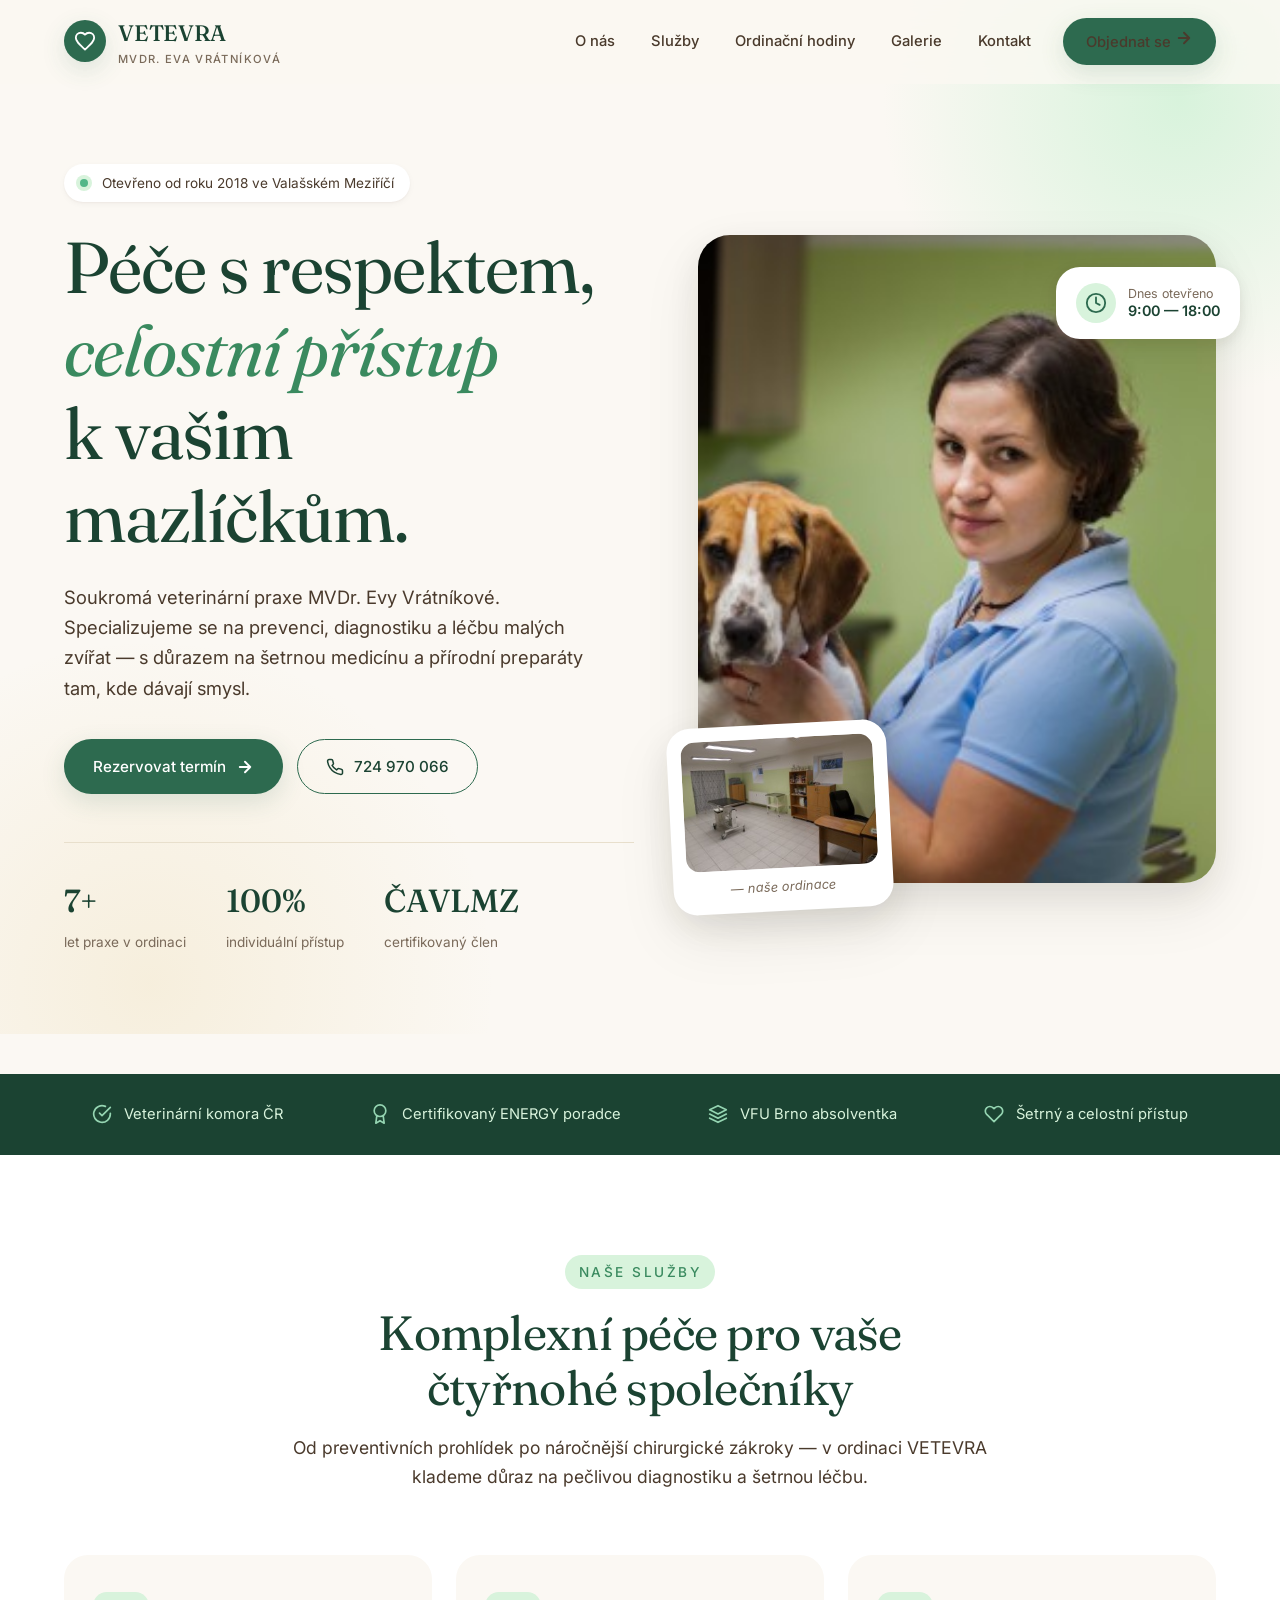
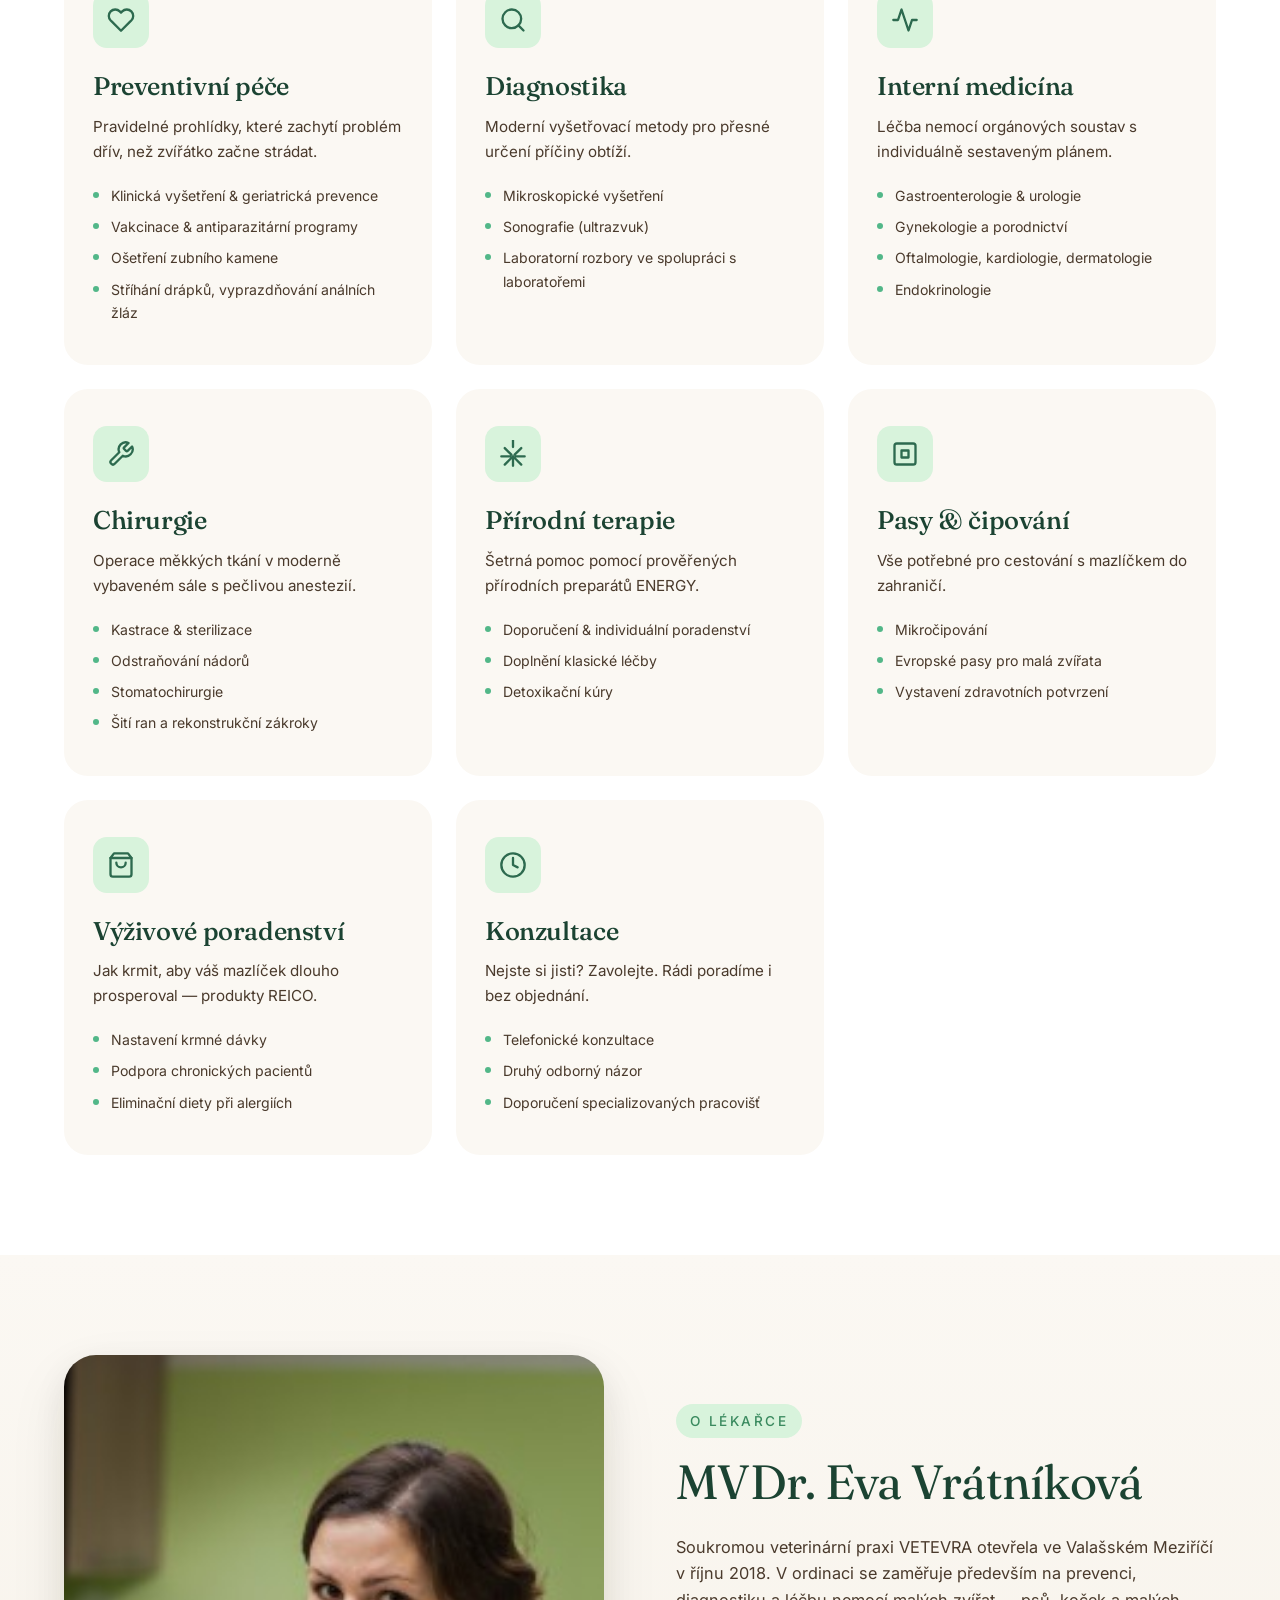
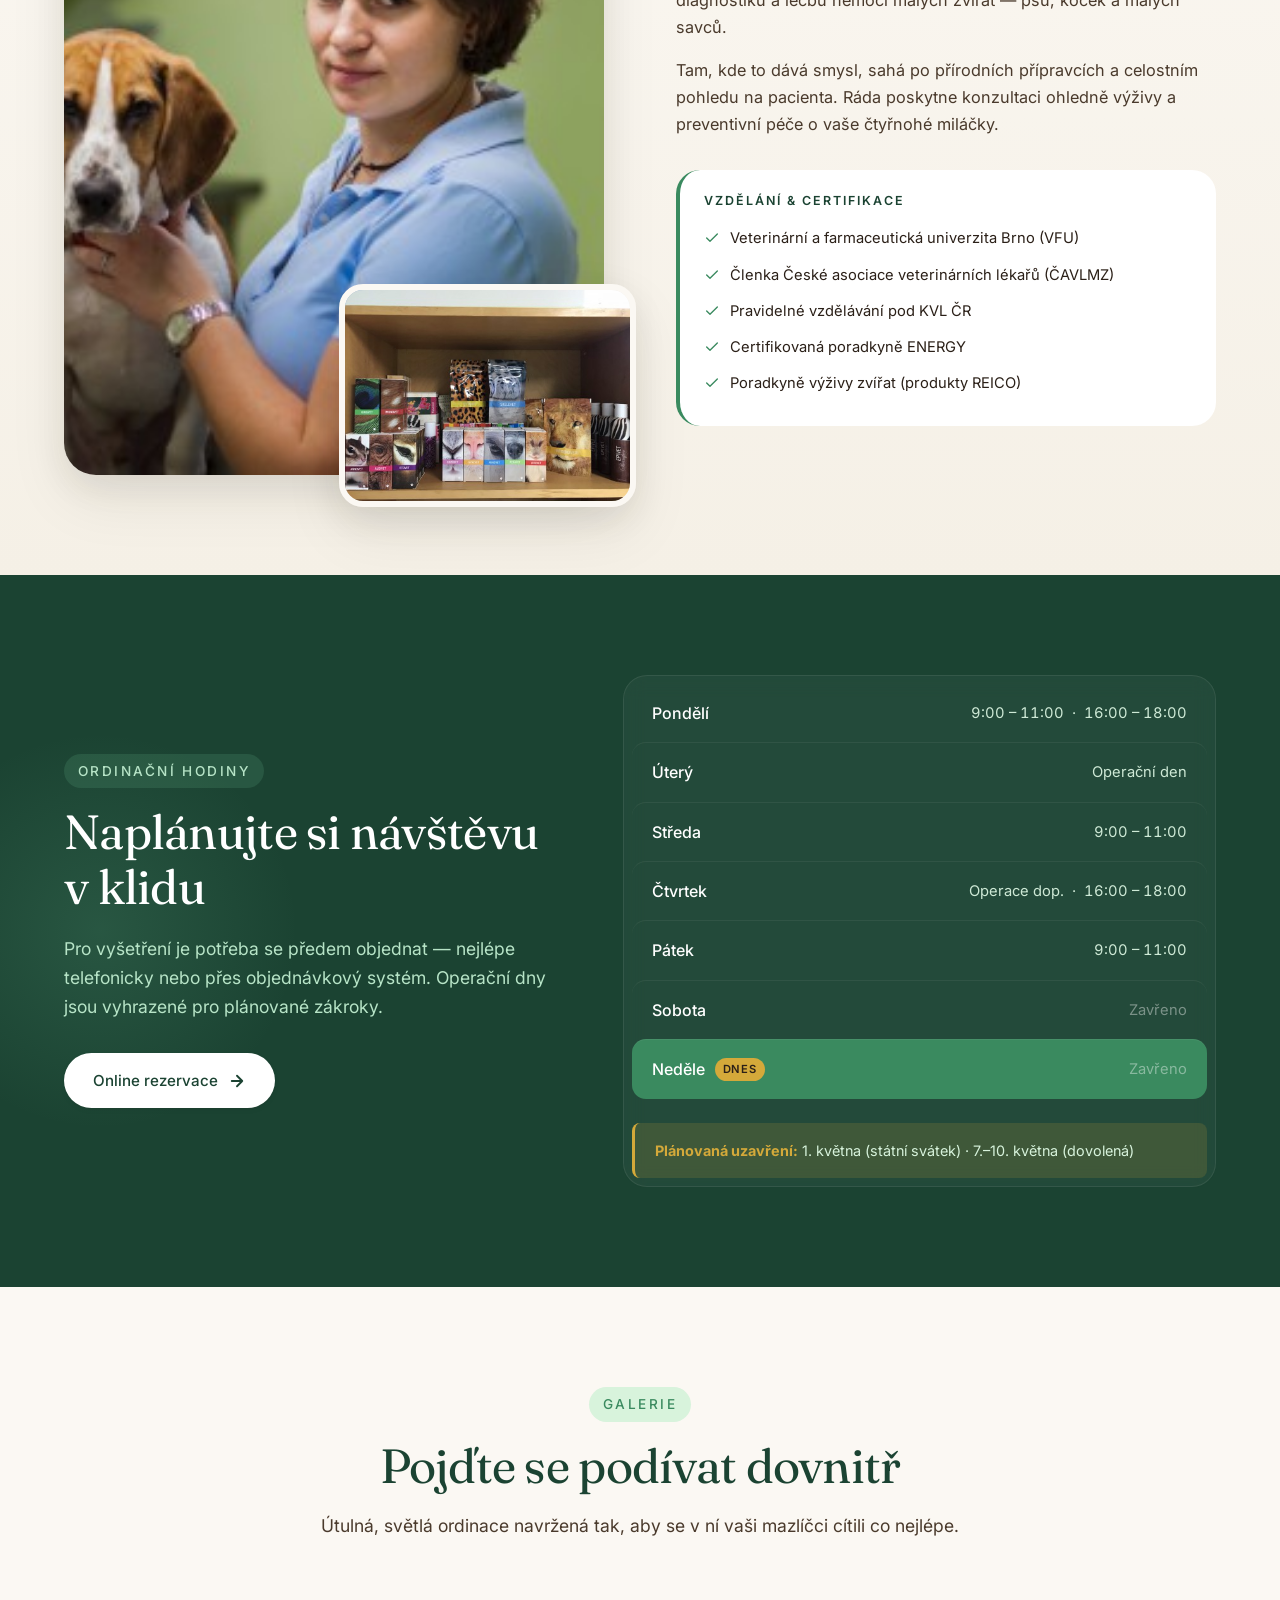
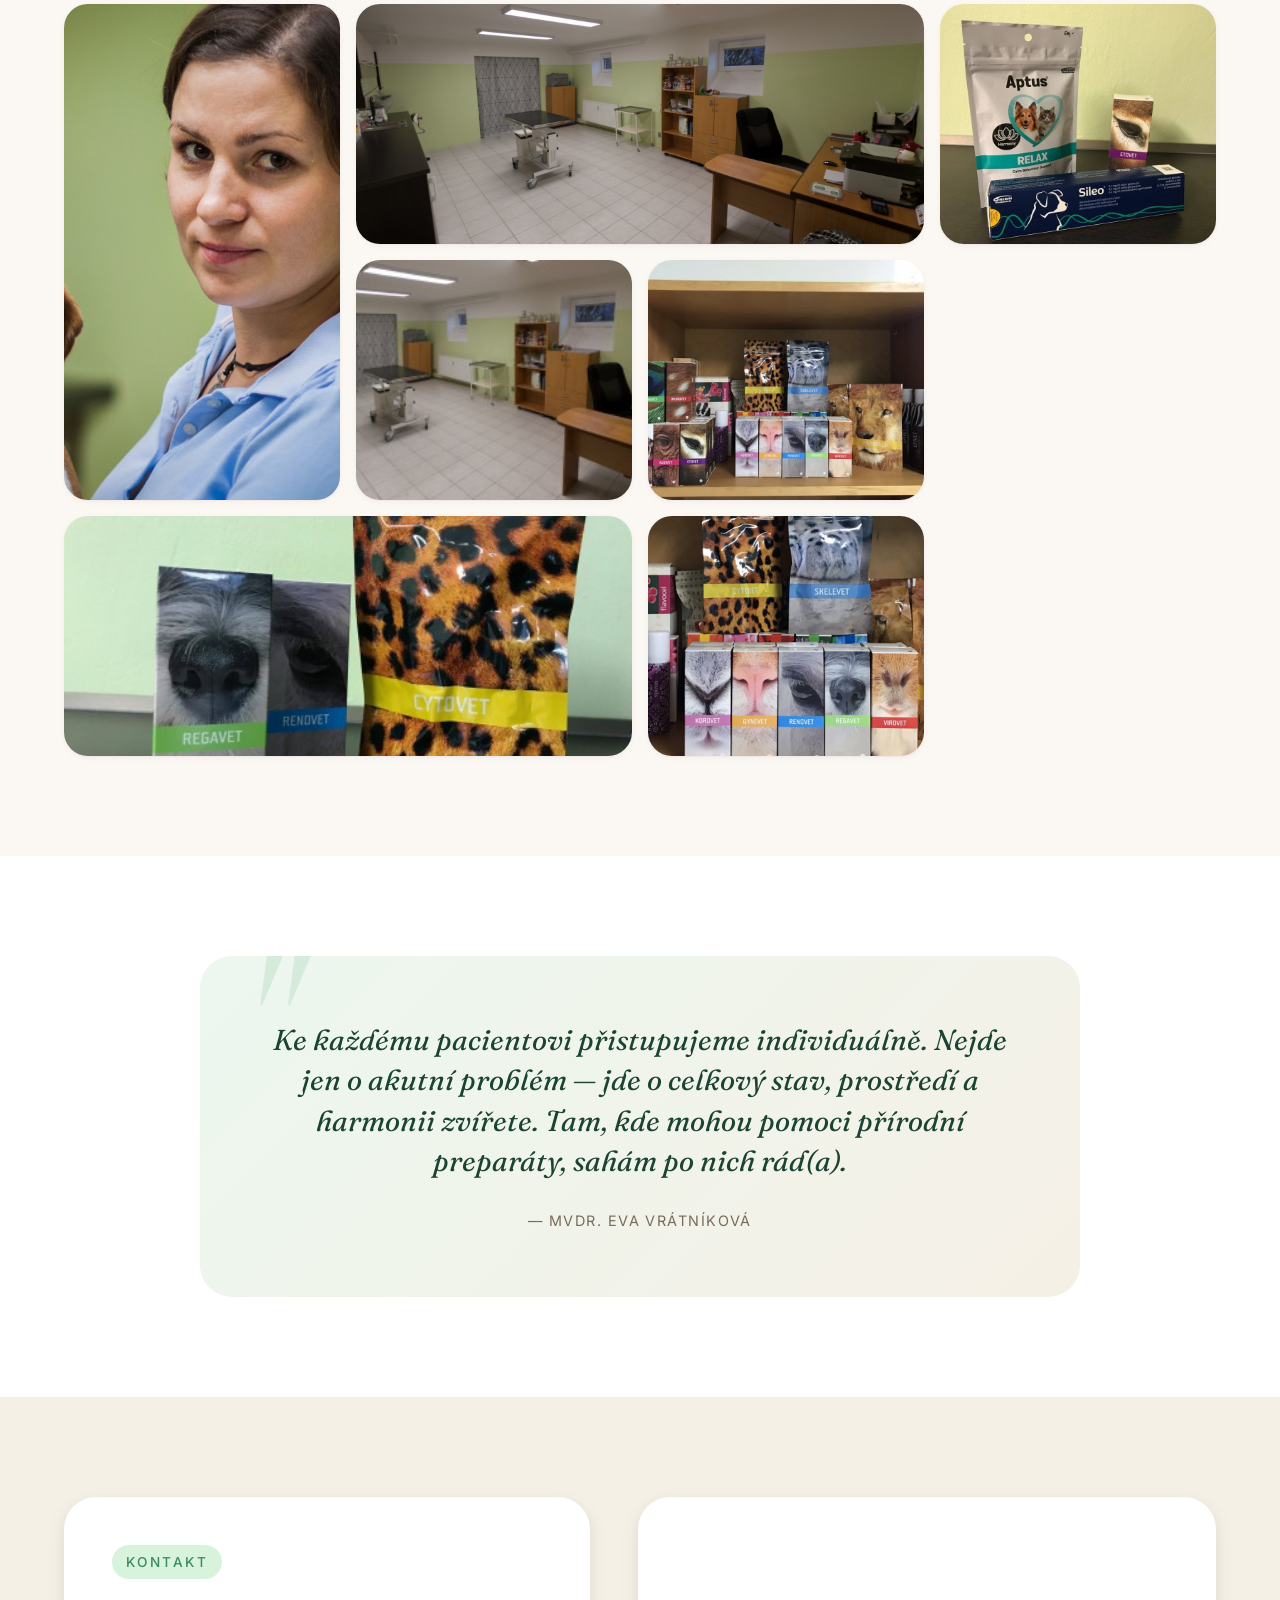
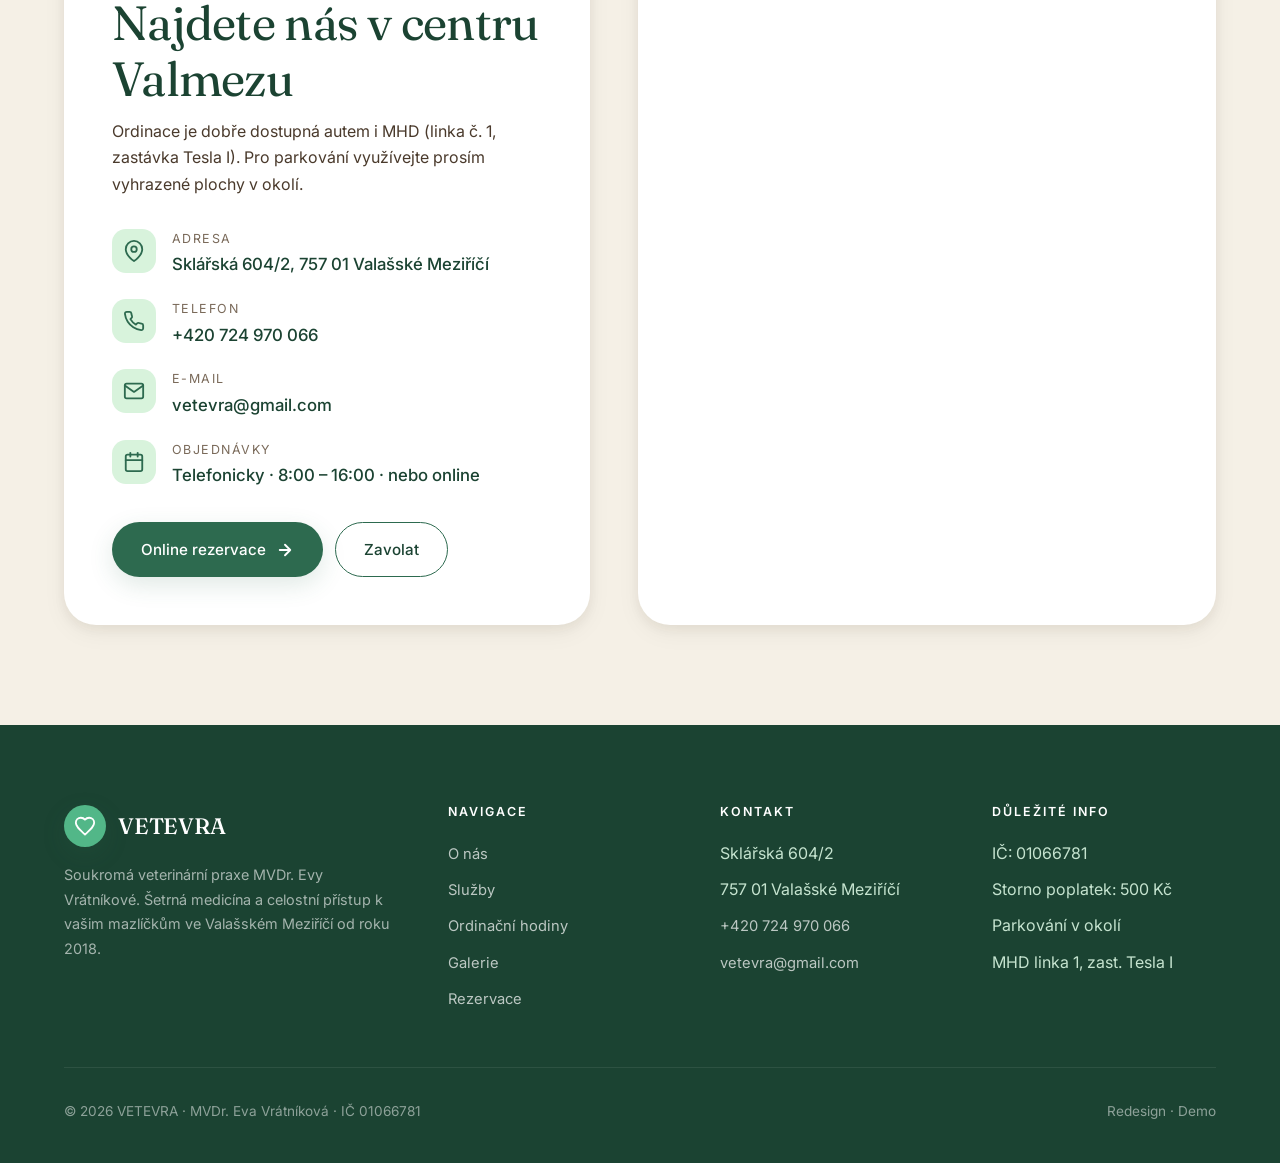
==== index.html @ f6860a58 "Initial commit Co-Authored-By: Claude Opus 4.7 (1M context) <noreply@anthropic.com>" ====
<!DOCTYPE html>
<html lang="cs">
<head>
  <meta charset="UTF-8" />
  <meta name="viewport" content="width=device-width, initial-scale=1.0" />
  <title>VETEVRA — Veterinární ordinace MVDr. Eva Vrátníková | Valašské Meziříčí</title>
  <meta name="description" content="Soukromá veterinární praxe s celostním přístupem ve Valašském Meziříčí. Prevence, diagnostika a léčba malých zvířat. Přírodní preparáty a poradenství." />
  <link rel="preconnect" href="https://fonts.googleapis.com" />
  <link rel="preconnect" href="https://fonts.gstatic.com" crossorigin />
  <link href="https://fonts.googleapis.com/css2?family=Fraunces:ital,opsz,wght@0,9..144,300..600;1,9..144,300..500&family=Inter:wght@400;500;600&display=swap" rel="stylesheet" />
  <link rel="stylesheet" href="styles.css" />
  <link rel="icon" type="image/png" href="assets/images/logo.png" />
</head>
<body>

<!-- ================= HEADER ================= -->
<header class="site-header" id="header">
  <nav class="nav container">
    <a href="#" class="brand">
      <span class="brand-mark" aria-hidden="true">
        <svg viewBox="0 0 24 24" fill="none" stroke="currentColor" stroke-width="2" stroke-linecap="round" stroke-linejoin="round"><path d="M12 21.35l-1.45-1.32C5.4 15.36 2 12.28 2 8.5 2 5.42 4.42 3 7.5 3c1.74 0 3.41.81 4.5 2.09C13.09 3.81 14.76 3 16.5 3 19.58 3 22 5.42 22 8.5c0 3.78-3.4 6.86-8.55 11.54L12 21.35z"/></svg>
      </span>
      <span>
        VETEVRA
        <span class="brand-sub">MVDr. Eva Vrátníková</span>
      </span>
    </a>

    <ul class="nav-links" id="navLinks">
      <li><a href="#about">O nás</a></li>
      <li><a href="#services">Služby</a></li>
      <li><a href="#hours">Ordinační hodiny</a></li>
      <li><a href="#gallery">Galerie</a></li>
      <li><a href="#contact">Kontakt</a></li>
      <li><a href="reservation.html" class="btn btn-primary">
        Objednat se
        <svg viewBox="0 0 24 24" fill="none" stroke="currentColor" stroke-width="2.5" stroke-linecap="round" stroke-linejoin="round"><path d="M5 12h14M12 5l7 7-7 7"/></svg>
      </a></li>
    </ul>

    <button class="nav-toggle" id="navToggle" aria-label="Menu"><span></span></button>
  </nav>
</header>

<!-- ================= HERO ================= -->
<section class="hero">
  <div class="container hero-grid">
    <div class="hero-content reveal">
      <div class="hero-badge">
        <span class="hero-badge-dot"></span>
        Otevřeno od roku 2018 ve Valašském Meziříčí
      </div>
      <h1>Péče s&nbsp;respektem,<br/><em>celostní přístup</em><br/>k vašim mazlíčkům.</h1>
      <p class="hero-lead">
        Soukromá veterinární praxe MVDr. Evy Vrátníkové. Specializujeme se na prevenci, diagnostiku a léčbu malých zvířat — s důrazem na šetrnou medicínu a přírodní preparáty tam, kde dávají smysl.
      </p>
      <div class="hero-cta">
        <a href="reservation.html" class="btn btn-primary">
          Rezervovat termín
          <svg viewBox="0 0 24 24" fill="none" stroke="currentColor" stroke-width="2.5" stroke-linecap="round" stroke-linejoin="round"><path d="M5 12h14M12 5l7 7-7 7"/></svg>
        </a>
        <a href="tel:+420724970066" class="btn btn-secondary">
          <svg viewBox="0 0 24 24" fill="none" stroke="currentColor" stroke-width="2" stroke-linecap="round" stroke-linejoin="round"><path d="M22 16.92v3a2 2 0 01-2.18 2 19.79 19.79 0 01-8.63-3.07 19.5 19.5 0 01-6-6 19.79 19.79 0 01-3.07-8.67A2 2 0 014.11 2h3a2 2 0 012 1.72 12.84 12.84 0 00.7 2.81 2 2 0 01-.45 2.11L8.09 9.91a16 16 0 006 6l1.27-1.27a2 2 0 012.11-.45 12.84 12.84 0 002.81.7A2 2 0 0122 16.92z"/></svg>
          724 970 066
        </a>
      </div>

      <div class="hero-stats">
        <div class="hero-stat">
          <span class="num">7+</span>
          <span class="lab">let praxe v ordinaci</span>
        </div>
        <div class="hero-stat">
          <span class="num">100%</span>
          <span class="lab">individuální přístup</span>
        </div>
        <div class="hero-stat">
          <span class="num">ČAVLMZ</span>
          <span class="lab">certifikovaný člen</span>
        </div>
      </div>
    </div>

    <div class="hero-visual reveal">
      <div class="photo-main">
        <img src="assets/images/eva.jpg" alt="MVDr. Eva Vrátníková" />
      </div>
      <div class="floating-info">
        <div class="floating-info-icon">
          <svg viewBox="0 0 24 24" fill="none" stroke="currentColor" stroke-width="2" stroke-linecap="round" stroke-linejoin="round"><circle cx="12" cy="12" r="10"/><polyline points="12 6 12 12 16 14"/></svg>
        </div>
        <div class="floating-info-text">
          Dnes otevřeno
          <strong>9:00 — 18:00</strong>
        </div>
      </div>
      <div class="photo-card">
        <img src="assets/images/clinic.jpg" alt="Ordinace" />
        <span>— naše ordinace</span>
      </div>
    </div>
  </div>
</section>

<!-- ================= TRUST BAR ================= -->
<div class="trust-bar">
  <div class="container trust-bar-inner">
    <div class="trust-item">
      <svg viewBox="0 0 24 24" fill="none" stroke="currentColor" stroke-width="2" stroke-linecap="round" stroke-linejoin="round"><path d="M22 11.08V12a10 10 0 11-5.93-9.14"/><polyline points="22 4 12 14.01 9 11.01"/></svg>
      Veterinární komora ČR
    </div>
    <div class="trust-item">
      <svg viewBox="0 0 24 24" fill="none" stroke="currentColor" stroke-width="2" stroke-linecap="round" stroke-linejoin="round"><circle cx="12" cy="8" r="7"/><polyline points="8.21 13.89 7 23 12 20 17 23 15.79 13.88"/></svg>
      Certifikovaný ENERGY poradce
    </div>
    <div class="trust-item">
      <svg viewBox="0 0 24 24" fill="none" stroke="currentColor" stroke-width="2" stroke-linecap="round" stroke-linejoin="round"><path d="M12 2L2 7l10 5 10-5-10-5z"/><path d="M2 17l10 5 10-5"/><path d="M2 12l10 5 10-5"/></svg>
      VFU Brno absolventka
    </div>
    <div class="trust-item">
      <svg viewBox="0 0 24 24" fill="none" stroke="currentColor" stroke-width="2" stroke-linecap="round" stroke-linejoin="round"><path d="M20.84 4.61a5.5 5.5 0 00-7.78 0L12 5.67l-1.06-1.06a5.5 5.5 0 00-7.78 7.78l1.06 1.06L12 21.23l7.78-7.78 1.06-1.06a5.5 5.5 0 000-7.78z"/></svg>
      Šetrný a celostní přístup
    </div>
  </div>
</div>

<!-- ================= SERVICES ================= -->
<section class="section services" id="services">
  <div class="container">
    <div class="section-header reveal">
      <span class="section-eyebrow">Naše služby</span>
      <h2>Komplexní péče pro vaše čtyřnohé společníky</h2>
      <p>Od preventivních prohlídek po náročnější chirurgické zákroky — v ordinaci VETEVRA klademe důraz na pečlivou diagnostiku a šetrnou léčbu.</p>
    </div>

    <div class="services-grid">
      <article class="service-card reveal">
        <div class="service-icon">
          <svg viewBox="0 0 24 24" fill="none" stroke="currentColor" stroke-width="2" stroke-linecap="round" stroke-linejoin="round"><path d="M20.84 4.61a5.5 5.5 0 00-7.78 0L12 5.67l-1.06-1.06a5.5 5.5 0 00-7.78 7.78l1.06 1.06L12 21.23l7.78-7.78 1.06-1.06a5.5 5.5 0 000-7.78z"/></svg>
        </div>
        <h3>Preventivní péče</h3>
        <p>Pravidelné prohlídky, které zachytí problém dřív, než zvířátko začne strádat.</p>
        <ul class="service-list">
          <li>Klinická vyšetření & geriatrická prevence</li>
          <li>Vakcinace & antiparazitární programy</li>
          <li>Ošetření zubního kamene</li>
          <li>Stříhání drápků, vyprazdňování análních žláz</li>
        </ul>
      </article>

      <article class="service-card reveal">
        <div class="service-icon">
          <svg viewBox="0 0 24 24" fill="none" stroke="currentColor" stroke-width="2" stroke-linecap="round" stroke-linejoin="round"><circle cx="11" cy="11" r="8"/><line x1="21" y1="21" x2="16.65" y2="16.65"/></svg>
        </div>
        <h3>Diagnostika</h3>
        <p>Moderní vyšetřovací metody pro přesné určení příčiny obtíží.</p>
        <ul class="service-list">
          <li>Mikroskopické vyšetření</li>
          <li>Sonografie (ultrazvuk)</li>
          <li>Laboratorní rozbory ve spolupráci s laboratořemi</li>
        </ul>
      </article>

      <article class="service-card reveal">
        <div class="service-icon">
          <svg viewBox="0 0 24 24" fill="none" stroke="currentColor" stroke-width="2" stroke-linecap="round" stroke-linejoin="round"><path d="M22 12h-4l-3 9L9 3l-3 9H2"/></svg>
        </div>
        <h3>Interní medicína</h3>
        <p>Léčba nemocí orgánových soustav s individuálně sestaveným plánem.</p>
        <ul class="service-list">
          <li>Gastroenterologie & urologie</li>
          <li>Gynekologie a porodnictví</li>
          <li>Oftalmologie, kardiologie, dermatologie</li>
          <li>Endokrinologie</li>
        </ul>
      </article>

      <article class="service-card reveal">
        <div class="service-icon">
          <svg viewBox="0 0 24 24" fill="none" stroke="currentColor" stroke-width="2" stroke-linecap="round" stroke-linejoin="round"><path d="M14.7 6.3a1 1 0 000 1.4l1.6 1.6a1 1 0 001.4 0l3.77-3.77a6 6 0 01-7.94 7.94l-6.91 6.91a2.12 2.12 0 01-3-3l6.91-6.91a6 6 0 017.94-7.94l-3.76 3.76z"/></svg>
        </div>
        <h3>Chirurgie</h3>
        <p>Operace měkkých tkání v moderně vybaveném sále s pečlivou anestezií.</p>
        <ul class="service-list">
          <li>Kastrace & sterilizace</li>
          <li>Odstraňování nádorů</li>
          <li>Stomatochirurgie</li>
          <li>Šití ran a rekonstrukční zákroky</li>
        </ul>
      </article>

      <article class="service-card reveal">
        <div class="service-icon">
          <svg viewBox="0 0 24 24" fill="none" stroke="currentColor" stroke-width="2" stroke-linecap="round" stroke-linejoin="round"><path d="M12 2v8M4.93 10.93l5.66 5.66M2 18h8M4.93 25.07l5.66-5.66M12 26v-8M19.07 25.07l-5.66-5.66M22 18h-8M19.07 10.93l-5.66 5.66" transform="translate(0 -4)"/></svg>
        </div>
        <h3>Přírodní terapie</h3>
        <p>Šetrná pomoc pomocí prověřených přírodních preparátů ENERGY.</p>
        <ul class="service-list">
          <li>Doporučení & individuální poradenství</li>
          <li>Doplnění klasické léčby</li>
          <li>Detoxikační kúry</li>
        </ul>
      </article>

      <article class="service-card reveal">
        <div class="service-icon">
          <svg viewBox="0 0 24 24" fill="none" stroke="currentColor" stroke-width="2" stroke-linecap="round" stroke-linejoin="round"><rect x="3" y="3" width="18" height="18" rx="2"/><path d="M9 9h6v6H9z"/></svg>
        </div>
        <h3>Pasy & čipování</h3>
        <p>Vše potřebné pro cestování s mazlíčkem do zahraničí.</p>
        <ul class="service-list">
          <li>Mikročipování</li>
          <li>Evropské pasy pro malá zvířata</li>
          <li>Vystavení zdravotních potvrzení</li>
        </ul>
      </article>

      <article class="service-card reveal">
        <div class="service-icon">
          <svg viewBox="0 0 24 24" fill="none" stroke="currentColor" stroke-width="2" stroke-linecap="round" stroke-linejoin="round"><path d="M6 2L3 6v14a2 2 0 002 2h14a2 2 0 002-2V6l-3-4z"/><line x1="3" y1="6" x2="21" y2="6"/><path d="M16 10a4 4 0 01-8 0"/></svg>
        </div>
        <h3>Výživové poradenství</h3>
        <p>Jak krmit, aby váš mazlíček dlouho prosperoval — produkty REICO.</p>
        <ul class="service-list">
          <li>Nastavení krmné dávky</li>
          <li>Podpora chronických pacientů</li>
          <li>Eliminační diety při alergiích</li>
        </ul>
      </article>

      <article class="service-card reveal">
        <div class="service-icon">
          <svg viewBox="0 0 24 24" fill="none" stroke="currentColor" stroke-width="2" stroke-linecap="round" stroke-linejoin="round"><circle cx="12" cy="12" r="10"/><path d="M12 6v6l4 2"/></svg>
        </div>
        <h3>Konzultace</h3>
        <p>Nejste si jisti? Zavolejte. Rádi poradíme i bez objednání.</p>
        <ul class="service-list">
          <li>Telefonické konzultace</li>
          <li>Druhý odborný názor</li>
          <li>Doporučení specializovaných pracovišť</li>
        </ul>
      </article>
    </div>
  </div>
</section>

<!-- ================= ABOUT ================= -->
<section class="section about" id="about">
  <div class="container about-grid">
    <div class="about-visual reveal">
      <div class="photo-1">
        <img src="assets/images/eva.jpg" alt="MVDr. Eva Vrátníková" />
      </div>
      <div class="photo-2">
        <img src="assets/images/energy.jpg" alt="ENERGY produkty" />
      </div>
    </div>

    <div class="about-content reveal">
      <span class="section-eyebrow">O lékařce</span>
      <h2>MVDr. Eva Vrátníková</h2>
      <p>
        Soukromou veterinární praxi VETEVRA otevřela ve Valašském Meziříčí v říjnu 2018. V ordinaci se zaměřuje především na prevenci, diagnostiku a léčbu nemocí malých zvířat — psů, koček a malých savců.
      </p>
      <p>
        Tam, kde to dává smysl, sahá po přírodních přípravcích a celostním pohledu na pacienta. Ráda poskytne konzultaci ohledně výživy a preventivní péče o vaše čtyřnohé miláčky.
      </p>

      <div class="credentials">
        <h4>Vzdělání & Certifikace</h4>
        <ul>
          <li>
            <svg viewBox="0 0 24 24" fill="none" stroke="currentColor" stroke-width="2" stroke-linecap="round" stroke-linejoin="round"><polyline points="20 6 9 17 4 12"/></svg>
            Veterinární a farmaceutická univerzita Brno (VFU)
          </li>
          <li>
            <svg viewBox="0 0 24 24" fill="none" stroke="currentColor" stroke-width="2" stroke-linecap="round" stroke-linejoin="round"><polyline points="20 6 9 17 4 12"/></svg>
            Členka České asociace veterinárních lékařů (ČAVLMZ)
          </li>
          <li>
            <svg viewBox="0 0 24 24" fill="none" stroke="currentColor" stroke-width="2" stroke-linecap="round" stroke-linejoin="round"><polyline points="20 6 9 17 4 12"/></svg>
            Pravidelné vzdělávání pod KVL ČR
          </li>
          <li>
            <svg viewBox="0 0 24 24" fill="none" stroke="currentColor" stroke-width="2" stroke-linecap="round" stroke-linejoin="round"><polyline points="20 6 9 17 4 12"/></svg>
            Certifikovaná poradkyně ENERGY
          </li>
          <li>
            <svg viewBox="0 0 24 24" fill="none" stroke="currentColor" stroke-width="2" stroke-linecap="round" stroke-linejoin="round"><polyline points="20 6 9 17 4 12"/></svg>
            Poradkyně výživy zvířat (produkty REICO)
          </li>
        </ul>
      </div>
    </div>
  </div>
</section>

<!-- ================= HOURS ================= -->
<section class="section hours" id="hours">
  <div class="container hours-inner">
    <div class="reveal">
      <span class="section-eyebrow" style="background:rgba(116,198,157,0.15); color:var(--green-300);">Ordinační hodiny</span>
      <h2>Naplánujte si návštěvu v&nbsp;klidu</h2>
      <div class="hours-lead">
        <p>Pro vyšetření je potřeba se předem objednat — nejlépe telefonicky nebo přes objednávkový systém. Operační dny jsou vyhrazené pro plánované zákroky.</p>
      </div>
      <a href="reservation.html" class="btn btn-ghost">
        Online rezervace
        <svg viewBox="0 0 24 24" fill="none" stroke="currentColor" stroke-width="2.5" stroke-linecap="round" stroke-linejoin="round"><path d="M5 12h14M12 5l7 7-7 7"/></svg>
      </a>
    </div>

    <div class="hours-table reveal" id="hoursTable">
      <div class="hours-row" data-day="1">
        <span class="hours-day">Pondělí</span>
        <span class="hours-time">9:00 – 11:00 &nbsp;·&nbsp; 16:00 – 18:00</span>
      </div>
      <div class="hours-row" data-day="2">
        <span class="hours-day">Úterý</span>
        <span class="hours-time">Operační den</span>
      </div>
      <div class="hours-row" data-day="3">
        <span class="hours-day">Středa</span>
        <span class="hours-time">9:00 – 11:00</span>
      </div>
      <div class="hours-row" data-day="4">
        <span class="hours-day">Čtvrtek</span>
        <span class="hours-time">Operace dop. &nbsp;·&nbsp; 16:00 – 18:00</span>
      </div>
      <div class="hours-row" data-day="5">
        <span class="hours-day">Pátek</span>
        <span class="hours-time">9:00 – 11:00</span>
      </div>
      <div class="hours-row" data-day="6">
        <span class="hours-day">Sobota</span>
        <span class="hours-time closed">Zavřeno</span>
      </div>
      <div class="hours-row" data-day="0">
        <span class="hours-day">Neděle</span>
        <span class="hours-time closed">Zavřeno</span>
      </div>

      <div class="hours-note">
        <strong>Plánovaná uzavření:</strong> 1. května (státní svátek) · 7.–10. května (dovolená)
      </div>
    </div>
  </div>
</section>

<!-- ================= GALLERY ================= -->
<section class="section gallery" id="gallery">
  <div class="container">
    <div class="section-header reveal">
      <span class="section-eyebrow">Galerie</span>
      <h2>Pojďte se podívat dovnitř</h2>
      <p>Útulná, světlá ordinace navržená tak, aby se v ní vaši mazlíčci cítili co nejlépe.</p>
    </div>

    <div class="gallery-grid">
      <div class="gallery-item tall reveal"><img src="assets/images/hero1.jpg" alt="Ordinace VETEVRA" /></div>
      <div class="gallery-item wide reveal"><img src="assets/images/hero2.jpg" alt="Vyšetřovna" /></div>
      <div class="gallery-item reveal"><img src="assets/images/gallery1.jpg" alt="Detail vyšetření" /></div>
      <div class="gallery-item reveal"><img src="assets/images/clinic.jpg" alt="Prostor ordinace" /></div>
      <div class="gallery-item reveal"><img src="assets/images/energy.jpg" alt="ENERGY produkty" /></div>
      <div class="gallery-item wide reveal"><img src="assets/images/gallery2.jpg" alt="Spring Detox" /></div>
      <div class="gallery-item reveal"><img src="assets/images/hero3.jpg" alt="Ordinace" /></div>
    </div>
  </div>
</section>

<!-- ================= PHILOSOPHY ================= -->
<section class="section philosophy">
  <div class="container">
    <div class="philosophy-card reveal">
      <blockquote>
        Ke každému pacientovi přistupujeme individuálně. Nejde jen o akutní problém — jde o celkový stav, prostředí a harmonii zvířete. Tam, kde mohou pomoci přírodní preparáty, sahám po nich rád(a).
      </blockquote>
      <cite>— MVDr. Eva Vrátníková</cite>
    </div>
  </div>
</section>

<!-- ================= CONTACT ================= -->
<section class="section contact" id="contact">
  <div class="container contact-grid">
    <div class="contact-info reveal">
      <span class="section-eyebrow">Kontakt</span>
      <h2>Najdete nás v&nbsp;centru Valmezu</h2>
      <p>Ordinace je dobře dostupná autem i MHD (linka č. 1, zastávka Tesla I). Pro parkování využívejte prosím vyhrazené plochy v okolí.</p>

      <ul class="contact-list">
        <li>
          <span class="contact-icon">
            <svg viewBox="0 0 24 24" fill="none" stroke="currentColor" stroke-width="2" stroke-linecap="round" stroke-linejoin="round"><path d="M21 10c0 7-9 13-9 13s-9-6-9-13a9 9 0 0118 0z"/><circle cx="12" cy="10" r="3"/></svg>
          </span>
          <div>
            <span class="label">Adresa</span>
            <span class="value">Sklářská 604/2, 757 01 Valašské Meziříčí</span>
          </div>
        </li>
        <li>
          <span class="contact-icon">
            <svg viewBox="0 0 24 24" fill="none" stroke="currentColor" stroke-width="2" stroke-linecap="round" stroke-linejoin="round"><path d="M22 16.92v3a2 2 0 01-2.18 2 19.79 19.79 0 01-8.63-3.07 19.5 19.5 0 01-6-6 19.79 19.79 0 01-3.07-8.67A2 2 0 014.11 2h3a2 2 0 012 1.72 12.84 12.84 0 00.7 2.81 2 2 0 01-.45 2.11L8.09 9.91a16 16 0 006 6l1.27-1.27a2 2 0 012.11-.45 12.84 12.84 0 002.81.7A2 2 0 0122 16.92z"/></svg>
          </span>
          <div>
            <span class="label">Telefon</span>
            <a href="tel:+420724970066" class="value">+420 724 970 066</a>
          </div>
        </li>
        <li>
          <span class="contact-icon">
            <svg viewBox="0 0 24 24" fill="none" stroke="currentColor" stroke-width="2" stroke-linecap="round" stroke-linejoin="round"><path d="M4 4h16c1.1 0 2 .9 2 2v12c0 1.1-.9 2-2 2H4c-1.1 0-2-.9-2-2V6c0-1.1.9-2 2-2z"/><polyline points="22,6 12,13 2,6"/></svg>
          </span>
          <div>
            <span class="label">E-mail</span>
            <a href="mailto:vetevra@gmail.com" class="value">vetevra@gmail.com</a>
          </div>
        </li>
        <li>
          <span class="contact-icon">
            <svg viewBox="0 0 24 24" fill="none" stroke="currentColor" stroke-width="2" stroke-linecap="round" stroke-linejoin="round"><rect x="3" y="4" width="18" height="18" rx="2" ry="2"/><line x1="16" y1="2" x2="16" y2="6"/><line x1="8" y1="2" x2="8" y2="6"/><line x1="3" y1="10" x2="21" y2="10"/></svg>
          </span>
          <div>
            <span class="label">Objednávky</span>
            <span class="value">Telefonicky · 8:00 – 16:00 · nebo online</span>
          </div>
        </li>
      </ul>

      <div class="contact-cta">
        <a href="reservation.html" class="btn btn-primary">
          Online rezervace
          <svg viewBox="0 0 24 24" fill="none" stroke="currentColor" stroke-width="2.5" stroke-linecap="round" stroke-linejoin="round"><path d="M5 12h14M12 5l7 7-7 7"/></svg>
        </a>
        <a href="tel:+420724970066" class="btn btn-secondary">Zavolat</a>
      </div>
    </div>

    <div class="contact-map reveal">
      <iframe class="map-frame"
        src="https://www.openstreetmap.org/export/embed.html?bbox=17.97970%2C49.47540%2C17.99470%2C49.48140&layer=mapnik&marker=49.476805%2C17.978360"
        loading="lazy"
        title="Mapa — Sklářská 604/2, Valašské Meziříčí"></iframe>
    </div>
  </div>
</section>

<!-- ================= FOOTER ================= -->
<footer class="site-footer">
  <div class="container">
    <div class="footer-grid">
      <div class="footer-brand">
        <div class="brand">
          <span class="brand-mark" aria-hidden="true">
            <svg viewBox="0 0 24 24" fill="none" stroke="currentColor" stroke-width="2" stroke-linecap="round" stroke-linejoin="round"><path d="M12 21.35l-1.45-1.32C5.4 15.36 2 12.28 2 8.5 2 5.42 4.42 3 7.5 3c1.74 0 3.41.81 4.5 2.09C13.09 3.81 14.76 3 16.5 3 19.58 3 22 5.42 22 8.5c0 3.78-3.4 6.86-8.55 11.54L12 21.35z"/></svg>
          </span>
          <span style="color:#fff;">VETEVRA</span>
        </div>
        <p>Soukromá veterinární praxe MVDr. Evy Vrátníkové. Šetrná medicína a celostní přístup k vašim mazlíčkům ve Valašském Meziříčí od roku 2018.</p>
      </div>

      <div class="footer-col">
        <h4>Navigace</h4>
        <ul>
          <li><a href="#about">O nás</a></li>
          <li><a href="#services">Služby</a></li>
          <li><a href="#hours">Ordinační hodiny</a></li>
          <li><a href="#gallery">Galerie</a></li>
          <li><a href="reservation.html">Rezervace</a></li>
        </ul>
      </div>

      <div class="footer-col">
        <h4>Kontakt</h4>
        <ul>
          <li>Sklářská 604/2</li>
          <li>757 01 Valašské Meziříčí</li>
          <li><a href="tel:+420724970066">+420 724 970 066</a></li>
          <li><a href="mailto:vetevra@gmail.com">vetevra@gmail.com</a></li>
        </ul>
      </div>

      <div class="footer-col">
        <h4>Důležité info</h4>
        <ul>
          <li>IČ: 01066781</li>
          <li>Storno poplatek: 500 Kč</li>
          <li>Parkování v okolí</li>
          <li>MHD linka 1, zast. Tesla I</li>
        </ul>
      </div>
    </div>

    <div class="footer-bottom">
      <span>© 2026 VETEVRA · MVDr. Eva Vrátníková · IČ 01066781</span>
      <span>Redesign · Demo</span>
    </div>
  </div>
</footer>

<script src="script.js"></script>
</body>
</html>
---- styles.css ----
/* =========================================================
   VETEVRA — Moderní redesign
   Veterinární ordinace MVDr. Eva Vrátníková, Valašské Meziříčí
   ========================================================= */

:root {
  /* Inspirováno původní zelenou paletou, ale modernější */
  --green-900: #1b4332;
  --green-800: #2d6a4f;
  --green-700: #3a8a5f;
  --green-600: #52b788;
  --green-500: #74c69d;
  --green-400: #95d5b2;
  --green-300: #b7e4c7;
  --green-100: #d8f3dc;
  --green-50:  #ecf7ef;

  --cream-50:  #fbf8f3;
  --cream-100: #f5f0e6;
  --cream-200: #e8dfcc;

  --warm-900: #2b2018;
  --warm-700: #4a3a2c;
  --warm-500: #7a6a5a;
  --warm-400: #a09080;

  --accent-gold: #d4a93a;
  --accent-coral: #e87a5d;

  --white: #ffffff;
  --shadow-sm: 0 1px 2px rgba(43, 32, 24, 0.04), 0 2px 6px rgba(43, 32, 24, 0.04);
  --shadow-md: 0 4px 12px rgba(43, 32, 24, 0.06), 0 8px 24px rgba(43, 32, 24, 0.05);
  --shadow-lg: 0 12px 32px rgba(43, 32, 24, 0.08), 0 24px 60px rgba(43, 32, 24, 0.08);
  --shadow-green: 0 8px 24px rgba(45, 106, 79, 0.15);

  --radius-sm: 8px;
  --radius-md: 14px;
  --radius-lg: 24px;
  --radius-xl: 32px;
  --radius-pill: 999px;

  --font-display: 'Fraunces', 'Cormorant Garamond', Georgia, serif;
  --font-body: 'Inter', -apple-system, BlinkMacSystemFont, 'Segoe UI', sans-serif;

  --container: 1200px;
  --header-h: 84px;
}

* { box-sizing: border-box; margin: 0; padding: 0; }

html { scroll-behavior: smooth; -webkit-font-smoothing: antialiased; }

body {
  font-family: var(--font-body);
  font-size: 16px;
  line-height: 1.65;
  color: var(--warm-900);
  background: var(--cream-50);
  overflow-x: hidden;
}

img { max-width: 100%; display: block; }
a { color: inherit; text-decoration: none; transition: color .2s ease; }
button { font-family: inherit; cursor: pointer; border: none; background: none; }

h1, h2, h3, h4 {
  font-family: var(--font-display);
  font-weight: 500;
  letter-spacing: -0.015em;
  line-height: 1.15;
  color: var(--green-900);
}

h1 { font-size: clamp(2.5rem, 6vw, 4.5rem); font-weight: 400; }
h2 { font-size: clamp(2rem, 4.2vw, 3rem); font-weight: 400; }
h3 { font-size: clamp(1.3rem, 2.4vw, 1.6rem); }
h4 { font-size: 1.1rem; }

p { color: var(--warm-700); }

.container {
  max-width: var(--container);
  margin: 0 auto;
  padding: 0 24px;
}

.section {
  padding: 100px 0;
  position: relative;
}

.section-eyebrow {
  display: inline-block;
  font-size: 0.85rem;
  font-weight: 500;
  letter-spacing: 0.18em;
  text-transform: uppercase;
  color: var(--green-700);
  margin-bottom: 16px;
  padding: 6px 14px;
  background: var(--green-100);
  border-radius: var(--radius-pill);
}

.section-header {
  text-align: center;
  max-width: 720px;
  margin: 0 auto 64px;
}

.section-header p {
  font-size: 1.1rem;
  margin-top: 18px;
  color: var(--warm-700);
}

/* =================== BUTTONS =================== */

.btn {
  display: inline-flex;
  align-items: center;
  gap: 10px;
  padding: 14px 28px;
  font-size: 0.95rem;
  font-weight: 500;
  border-radius: var(--radius-pill);
  transition: all .25s cubic-bezier(.4, 0, .2, 1);
  white-space: nowrap;
  cursor: pointer;
  border: 1.5px solid transparent;
}

.btn-primary {
  background: var(--green-800);
  color: var(--white);
  box-shadow: var(--shadow-green);
}
.btn-primary:hover {
  background: var(--green-900);
  transform: translateY(-2px);
  box-shadow: 0 12px 32px rgba(45, 106, 79, 0.28);
}

.btn-secondary {
  background: transparent;
  color: var(--green-900);
  border-color: var(--green-800);
}
.btn-secondary:hover {
  background: var(--green-800);
  color: var(--white);
  transform: translateY(-2px);
}

.btn-ghost {
  background: var(--white);
  color: var(--green-900);
  box-shadow: var(--shadow-sm);
}
.btn-ghost:hover { box-shadow: var(--shadow-md); transform: translateY(-2px); }

.btn svg { width: 18px; height: 18px; transition: transform .25s; }
.btn:hover svg { transform: translateX(3px); }

/* =================== HEADER / NAV =================== */

.site-header {
  position: fixed;
  top: 0;
  left: 0;
  right: 0;
  z-index: 100;
  height: var(--header-h);
  display: flex;
  align-items: center;
  background: rgba(251, 248, 243, 0.85);
  backdrop-filter: saturate(180%) blur(20px);
  -webkit-backdrop-filter: saturate(180%) blur(20px);
  border-bottom: 1px solid rgba(232, 223, 204, 0);
  transition: border-color .3s, background .3s;
}
.site-header.scrolled {
  background: rgba(251, 248, 243, 0.95);
  border-bottom-color: var(--cream-200);
}

.nav {
  width: 100%;
  max-width: var(--container);
  margin: 0 auto;
  padding: 0 24px;
  display: flex;
  align-items: center;
  justify-content: space-between;
}

.brand {
  display: flex;
  align-items: center;
  gap: 12px;
  font-family: var(--font-display);
  font-size: 1.4rem;
  color: var(--green-900);
  font-weight: 500;
  letter-spacing: -0.01em;
}
.brand-mark {
  width: 42px; height: 42px;
  background: var(--green-800);
  border-radius: 50%;
  display: grid;
  place-items: center;
  color: var(--white);
  box-shadow: var(--shadow-green);
}
.brand-mark svg { width: 22px; height: 22px; }
.brand-sub {
  display: block;
  font-family: var(--font-body);
  font-size: 0.7rem;
  color: var(--warm-500);
  letter-spacing: 0.12em;
  text-transform: uppercase;
  margin-top: -2px;
}

.nav-links {
  display: flex;
  gap: 4px;
  list-style: none;
  align-items: center;
}
.nav-links a {
  display: inline-block;
  padding: 8px 16px;
  font-size: 0.92rem;
  font-weight: 500;
  color: var(--warm-700);
  border-radius: var(--radius-pill);
  transition: all .2s;
}
.nav-links a:hover { color: var(--green-900); background: var(--green-50); }
.nav-links .btn { margin-left: 12px; padding: 10px 22px; }

.nav-toggle {
  display: none;
  width: 44px; height: 44px;
  border-radius: 50%;
  background: var(--white);
  box-shadow: var(--shadow-sm);
  align-items: center;
  justify-content: center;
}
.nav-toggle span {
  display: block;
  width: 18px; height: 2px;
  background: var(--green-900);
  position: relative;
}
.nav-toggle span::before, .nav-toggle span::after {
  content: ''; position: absolute; left: 0;
  width: 18px; height: 2px; background: var(--green-900);
  transition: transform .25s;
}
.nav-toggle span::before { top: -6px; }
.nav-toggle span::after { top: 6px; }

/* =================== HERO =================== */

.hero {
  position: relative;
  padding: calc(var(--header-h) + 80px) 0 80px;
  overflow: hidden;
}
.hero::before {
  content: '';
  position: absolute;
  top: -200px; right: -200px;
  width: 600px; height: 600px;
  background: radial-gradient(circle, var(--green-100), transparent 70%);
  z-index: 0;
}
.hero::after {
  content: '';
  position: absolute;
  bottom: -300px; left: -200px;
  width: 700px; height: 700px;
  background: radial-gradient(circle, rgba(212, 169, 58, 0.12), transparent 70%);
  z-index: 0;
}

.hero-grid {
  position: relative;
  z-index: 1;
  display: grid;
  grid-template-columns: 1.1fr 1fr;
  gap: 64px;
  align-items: center;
}

.hero-badge {
  display: inline-flex;
  align-items: center;
  gap: 10px;
  padding: 8px 16px 8px 8px;
  background: var(--white);
  border-radius: var(--radius-pill);
  box-shadow: var(--shadow-sm);
  font-size: 0.85rem;
  color: var(--warm-700);
  margin-bottom: 24px;
}
.hero-badge-dot {
  width: 8px; height: 8px;
  background: var(--green-600);
  border-radius: 50%;
  margin: 0 4px 0 8px;
  box-shadow: 0 0 0 4px var(--green-100);
  animation: pulse 2s ease-in-out infinite;
}
@keyframes pulse {
  0%, 100% { box-shadow: 0 0 0 4px var(--green-100); }
  50% { box-shadow: 0 0 0 8px rgba(116, 198, 157, 0.2); }
}

.hero h1 {
  margin-bottom: 24px;
}
.hero h1 em {
  font-style: italic;
  color: var(--green-700);
  font-weight: 400;
}

.hero-lead {
  font-size: 1.15rem;
  margin-bottom: 36px;
  max-width: 540px;
}

.hero-cta {
  display: flex;
  gap: 14px;
  flex-wrap: wrap;
  margin-bottom: 48px;
}

.hero-stats {
  display: flex;
  gap: 40px;
  padding-top: 32px;
  border-top: 1px solid var(--cream-200);
}
.hero-stat .num {
  font-family: var(--font-display);
  font-size: 2rem;
  color: var(--green-900);
  font-weight: 500;
  display: block;
}
.hero-stat .lab {
  font-size: 0.85rem;
  color: var(--warm-500);
}

.hero-visual {
  position: relative;
  aspect-ratio: 4/5;
}
.hero-visual .photo-main {
  position: absolute;
  inset: 0;
  border-radius: var(--radius-xl);
  overflow: hidden;
  box-shadow: var(--shadow-lg);
}
.hero-visual .photo-main img {
  width: 100%; height: 100%;
  object-fit: cover;
}

.hero-visual .photo-card {
  position: absolute;
  bottom: -28px;
  left: -28px;
  width: 220px;
  background: var(--white);
  padding: 14px;
  border-radius: var(--radius-lg);
  box-shadow: var(--shadow-lg);
  transform: rotate(-3deg);
}
.hero-visual .photo-card img {
  width: 100%; height: 130px;
  object-fit: cover;
  border-radius: var(--radius-md);
}
.hero-visual .photo-card span {
  display: block;
  font-size: 0.8rem;
  color: var(--warm-500);
  text-align: center;
  margin-top: 8px;
  font-style: italic;
}

.hero-visual .floating-info {
  position: absolute;
  top: 32px;
  right: -24px;
  background: var(--white);
  padding: 16px 20px;
  border-radius: var(--radius-lg);
  box-shadow: var(--shadow-md);
  display: flex;
  align-items: center;
  gap: 12px;
  animation: float 4s ease-in-out infinite;
}
@keyframes float {
  0%, 100% { transform: translateY(0); }
  50% { transform: translateY(-8px); }
}
.floating-info-icon {
  width: 40px; height: 40px;
  background: var(--green-100);
  color: var(--green-800);
  border-radius: 50%;
  display: grid;
  place-items: center;
}
.floating-info-icon svg { width: 22px; height: 22px; }
.floating-info-text {
  font-size: 0.78rem;
  color: var(--warm-500);
  line-height: 1.3;
}
.floating-info-text strong {
  display: block;
  color: var(--green-900);
  font-weight: 600;
  font-size: 0.9rem;
  font-family: var(--font-body);
}

/* =================== TRUST BAR =================== */

.trust-bar {
  background: var(--green-900);
  color: var(--green-100);
  padding: 28px 0;
  margin-top: 40px;
}
.trust-bar-inner {
  display: flex;
  justify-content: space-around;
  align-items: center;
  gap: 32px;
  flex-wrap: wrap;
}
.trust-item {
  display: flex;
  align-items: center;
  gap: 12px;
  font-size: 0.92rem;
}
.trust-item svg { width: 20px; height: 20px; color: var(--green-400); flex-shrink: 0; }

/* =================== SERVICES =================== */

.services {
  background: var(--white);
}

.services-grid {
  display: grid;
  grid-template-columns: repeat(auto-fit, minmax(280px, 1fr));
  gap: 24px;
}

.service-card {
  position: relative;
  padding: 36px 28px;
  background: var(--cream-50);
  border: 1px solid transparent;
  border-radius: var(--radius-lg);
  transition: all .35s cubic-bezier(.4, 0, .2, 1);
  overflow: hidden;
}
.service-card::before {
  content: '';
  position: absolute;
  top: 0; left: 0; right: 0;
  height: 3px;
  background: var(--green-700);
  transform: scaleX(0);
  transform-origin: left;
  transition: transform .35s;
}
.service-card:hover {
  background: var(--white);
  border-color: var(--green-100);
  transform: translateY(-4px);
  box-shadow: var(--shadow-md);
}
.service-card:hover::before { transform: scaleX(1); }

.service-icon {
  width: 56px; height: 56px;
  background: var(--green-100);
  color: var(--green-800);
  border-radius: var(--radius-md);
  display: grid;
  place-items: center;
  margin-bottom: 24px;
  transition: all .3s;
}
.service-icon svg { width: 28px; height: 28px; }
.service-card:hover .service-icon {
  background: var(--green-800);
  color: var(--white);
  transform: rotate(-5deg);
}

.service-card h3 {
  font-family: var(--font-display);
  margin-bottom: 12px;
}
.service-card p {
  font-size: 0.95rem;
}
.service-list {
  list-style: none;
  margin-top: 16px;
}
.service-list li {
  font-size: 0.88rem;
  color: var(--warm-700);
  padding: 4px 0 4px 18px;
  position: relative;
}
.service-list li::before {
  content: '';
  position: absolute;
  left: 0; top: 12px;
  width: 6px; height: 6px;
  background: var(--green-600);
  border-radius: 50%;
}

/* =================== ABOUT (split) =================== */

.about {
  background: linear-gradient(180deg, var(--cream-50) 0%, var(--cream-100) 100%);
  position: relative;
}

.about-grid {
  display: grid;
  grid-template-columns: 1fr 1fr;
  gap: 72px;
  align-items: center;
}

.about-visual {
  position: relative;
}
.about-visual .photo-1 {
  border-radius: var(--radius-xl);
  overflow: hidden;
  box-shadow: var(--shadow-lg);
  aspect-ratio: 3/4;
}
.about-visual .photo-1 img {
  width: 100%; height: 100%;
  object-fit: cover;
}
.about-visual .photo-2 {
  position: absolute;
  bottom: -32px;
  right: -32px;
  width: 55%;
  aspect-ratio: 4/3;
  border-radius: var(--radius-lg);
  overflow: hidden;
  box-shadow: var(--shadow-lg);
  border: 6px solid var(--cream-50);
}
.about-visual .photo-2 img {
  width: 100%; height: 100%;
  object-fit: cover;
}

.about-content h2 { margin-bottom: 24px; }
.about-content p { margin-bottom: 16px; font-size: 1.02rem; }

.credentials {
  margin-top: 32px;
  padding: 24px;
  background: var(--white);
  border-radius: var(--radius-lg);
  border-left: 4px solid var(--green-700);
}
.credentials h4 {
  color: var(--green-900);
  margin-bottom: 12px;
  font-family: var(--font-body);
  font-size: 0.78rem;
  letter-spacing: 0.16em;
  text-transform: uppercase;
  font-weight: 600;
}
.credentials ul { list-style: none; }
.credentials li {
  font-size: 0.92rem;
  padding: 6px 0;
  display: flex;
  gap: 10px;
  align-items: flex-start;
}
.credentials li svg {
  width: 16px; height: 16px;
  color: var(--green-700);
  flex-shrink: 0;
  margin-top: 4px;
}

/* =================== HOURS =================== */

.hours {
  background: var(--green-900);
  color: var(--green-100);
  padding: 100px 0;
  position: relative;
  overflow: hidden;
}
.hours::before {
  content: '';
  position: absolute;
  top: 50%; left: -100px;
  transform: translateY(-50%);
  width: 400px; height: 400px;
  background: radial-gradient(circle, rgba(116, 198, 157, 0.15), transparent 70%);
}

.hours-inner {
  display: grid;
  grid-template-columns: 1fr 1.2fr;
  gap: 64px;
  align-items: center;
  position: relative;
  z-index: 1;
}

.hours h2 { color: var(--white); margin-bottom: 20px; }
.hours-lead {
  color: var(--green-300);
  font-size: 1.1rem;
  margin-bottom: 32px;
}
.hours-lead p { color: var(--green-300); }

.hours-table {
  background: rgba(255, 255, 255, 0.04);
  border: 1px solid rgba(255, 255, 255, 0.08);
  border-radius: var(--radius-lg);
  padding: 8px;
  backdrop-filter: blur(10px);
}
.hours-row {
  display: grid;
  grid-template-columns: 1fr auto;
  align-items: center;
  padding: 16px 20px;
  border-radius: var(--radius-md);
  transition: background .2s;
}
.hours-row:hover { background: rgba(255, 255, 255, 0.05); }
.hours-row + .hours-row { border-top: 1px solid rgba(255, 255, 255, 0.06); }
.hours-row.today {
  background: var(--green-700);
  color: var(--white);
}
.hours-row.today + .hours-row { border-top-color: transparent; }
.hours-day {
  font-weight: 500;
  color: var(--white);
  display: flex;
  align-items: center;
  gap: 10px;
}
.hours-day .badge-today {
  background: var(--accent-gold);
  color: var(--warm-900);
  font-size: 0.7rem;
  padding: 2px 8px;
  border-radius: var(--radius-pill);
  font-weight: 600;
  letter-spacing: 0.08em;
}
.hours-time {
  font-family: var(--font-body);
  font-variant-numeric: tabular-nums;
  font-size: 0.92rem;
  color: var(--green-200, #cee9d6);
  text-align: right;
}
.hours-time.closed { color: rgba(255, 255, 255, 0.4); }

.hours-note {
  margin-top: 24px;
  padding: 16px 20px;
  background: rgba(212, 169, 58, 0.15);
  border-left: 3px solid var(--accent-gold);
  border-radius: var(--radius-sm);
  font-size: 0.9rem;
  color: var(--green-100);
}
.hours-note strong { color: var(--accent-gold); }

/* =================== GALLERY =================== */

.gallery { background: var(--cream-50); }
.gallery-grid {
  display: grid;
  grid-template-columns: repeat(4, 1fr);
  grid-auto-rows: 240px;
  gap: 16px;
}
.gallery-item {
  border-radius: var(--radius-lg);
  overflow: hidden;
  position: relative;
  cursor: pointer;
  box-shadow: var(--shadow-sm);
  transition: all .35s;
}
.gallery-item img {
  width: 100%; height: 100%;
  object-fit: cover;
  transition: transform .6s cubic-bezier(.2, .8, .2, 1);
}
.gallery-item:hover { box-shadow: var(--shadow-lg); }
.gallery-item:hover img { transform: scale(1.06); }

.gallery-item.tall { grid-row: span 2; }
.gallery-item.wide { grid-column: span 2; }

.gallery-item::after {
  content: '';
  position: absolute;
  inset: 0;
  background: linear-gradient(180deg, transparent 50%, rgba(27, 67, 50, 0.4));
  opacity: 0;
  transition: opacity .3s;
}
.gallery-item:hover::after { opacity: 1; }

/* =================== TESTIMONIAL / PHILOSOPHY =================== */

.philosophy {
  background: var(--white);
  position: relative;
}
.philosophy-card {
  max-width: 880px;
  margin: 0 auto;
  text-align: center;
  padding: 64px;
  background: linear-gradient(135deg, var(--green-50), var(--cream-100));
  border-radius: var(--radius-xl);
  position: relative;
  overflow: hidden;
}
.philosophy-card::before {
  content: '"';
  position: absolute;
  top: -40px; left: 32px;
  font-family: var(--font-display);
  font-size: 14rem;
  color: var(--green-200, #c5e3cf);
  opacity: 0.6;
  line-height: 1;
  font-style: italic;
}
.philosophy-card blockquote {
  position: relative;
  font-family: var(--font-display);
  font-size: clamp(1.4rem, 2.6vw, 1.8rem);
  font-style: italic;
  font-weight: 400;
  color: var(--green-900);
  line-height: 1.4;
  margin-bottom: 28px;
}
.philosophy-card cite {
  display: block;
  font-style: normal;
  font-size: 0.9rem;
  color: var(--warm-500);
  letter-spacing: 0.1em;
  text-transform: uppercase;
  font-family: var(--font-body);
}

/* =================== CONTACT =================== */

.contact {
  background: var(--cream-100);
}
.contact-grid {
  display: grid;
  grid-template-columns: 1fr 1.1fr;
  gap: 48px;
  align-items: stretch;
}

.contact-info {
  background: var(--white);
  padding: 48px;
  border-radius: var(--radius-xl);
  box-shadow: var(--shadow-md);
}
.contact-info h2 { margin-bottom: 12px; }
.contact-info > p { margin-bottom: 32px; }

.contact-list {
  list-style: none;
  display: grid;
  gap: 20px;
  margin-bottom: 32px;
}
.contact-list li {
  display: flex;
  gap: 16px;
  align-items: flex-start;
}
.contact-icon {
  width: 44px; height: 44px;
  background: var(--green-100);
  color: var(--green-800);
  border-radius: var(--radius-md);
  display: grid;
  place-items: center;
  flex-shrink: 0;
}
.contact-icon svg { width: 22px; height: 22px; }
.contact-list .label {
  display: block;
  font-size: 0.78rem;
  letter-spacing: 0.12em;
  text-transform: uppercase;
  color: var(--warm-500);
  margin-bottom: 2px;
}
.contact-list .value {
  font-weight: 500;
  color: var(--green-900);
  font-size: 1.05rem;
}
.contact-list a.value:hover { color: var(--green-700); }

.contact-cta {
  display: flex;
  gap: 12px;
  flex-wrap: wrap;
}

.contact-map {
  background: var(--white);
  border-radius: var(--radius-xl);
  overflow: hidden;
  box-shadow: var(--shadow-md);
  min-height: 500px;
  position: relative;
}
.map-frame {
  width: 100%; height: 100%;
  border: none;
}

/* =================== FOOTER =================== */

.site-footer {
  background: var(--green-900);
  color: var(--green-200, #c5e3cf);
  padding: 80px 0 40px;
}
.footer-grid {
  display: grid;
  grid-template-columns: 1.5fr 1fr 1fr 1fr;
  gap: 48px;
  margin-bottom: 56px;
}
.footer-brand .brand { color: var(--white); margin-bottom: 16px; }
.footer-brand .brand-mark { background: var(--green-600); }
.footer-brand p { color: rgba(255, 255, 255, 0.6); font-size: 0.9rem; line-height: 1.7; }

.footer-col h4 {
  color: var(--white);
  font-family: var(--font-body);
  font-size: 0.78rem;
  letter-spacing: 0.16em;
  text-transform: uppercase;
  font-weight: 600;
  margin-bottom: 20px;
}
.footer-col ul { list-style: none; display: grid; gap: 10px; }
.footer-col a {
  font-size: 0.92rem;
  color: rgba(255, 255, 255, 0.7);
}
.footer-col a:hover { color: var(--white); }

.footer-bottom {
  padding-top: 32px;
  border-top: 1px solid rgba(255, 255, 255, 0.08);
  display: flex;
  justify-content: space-between;
  align-items: center;
  flex-wrap: wrap;
  gap: 16px;
  font-size: 0.85rem;
  color: rgba(255, 255, 255, 0.5);
}

/* =================== RESERVATION SYSTEM =================== */

.reservation-page {
  padding-top: var(--header-h);
  min-height: 100vh;
  background: linear-gradient(180deg, var(--cream-50), var(--cream-100));
}

.reservation-hero {
  padding: 60px 0 40px;
  text-align: center;
}
.reservation-hero h1 { margin-bottom: 12px; }
.reservation-hero p { font-size: 1.1rem; max-width: 600px; margin: 0 auto; }

.reservation-wrapper {
  max-width: 1100px;
  margin: 0 auto;
  padding: 0 24px 100px;
}

.stepper {
  display: flex;
  justify-content: center;
  gap: 0;
  margin-bottom: 48px;
  background: var(--white);
  padding: 8px;
  border-radius: var(--radius-pill);
  box-shadow: var(--shadow-sm);
  max-width: 800px;
  margin-left: auto;
  margin-right: auto;
}
.step {
  flex: 1;
  display: flex;
  align-items: center;
  justify-content: center;
  gap: 10px;
  padding: 12px 16px;
  font-size: 0.9rem;
  font-weight: 500;
  color: var(--warm-500);
  border-radius: var(--radius-pill);
  transition: all .25s;
}
.step.active { background: var(--green-800); color: var(--white); box-shadow: var(--shadow-green); }
.step.done { color: var(--green-700); }
.step-num {
  width: 24px; height: 24px;
  border-radius: 50%;
  background: var(--cream-200);
  color: var(--warm-700);
  display: grid;
  place-items: center;
  font-size: 0.75rem;
  font-weight: 600;
}
.step.active .step-num { background: var(--white); color: var(--green-800); }
.step.done .step-num { background: var(--green-100); color: var(--green-700); }

.booking-grid {
  display: grid;
  grid-template-columns: 1.5fr 1fr;
  gap: 32px;
  align-items: start;
}

.booking-panel {
  background: var(--white);
  border-radius: var(--radius-xl);
  padding: 40px;
  box-shadow: var(--shadow-md);
}
.booking-panel h2 {
  font-size: 1.6rem;
  margin-bottom: 8px;
}
.booking-panel > .desc {
  color: var(--warm-500);
  margin-bottom: 32px;
}

.service-options {
  display: grid;
  gap: 12px;
  margin-bottom: 32px;
}
.option-card {
  display: grid;
  grid-template-columns: 48px 1fr auto;
  gap: 16px;
  align-items: center;
  padding: 16px 20px;
  background: var(--cream-50);
  border: 2px solid transparent;
  border-radius: var(--radius-md);
  cursor: pointer;
  transition: all .2s;
}
.option-card:hover { background: var(--green-50); }
.option-card.selected {
  background: var(--green-50);
  border-color: var(--green-700);
}
.option-icon {
  width: 48px; height: 48px;
  background: var(--green-100);
  color: var(--green-800);
  border-radius: var(--radius-md);
  display: grid;
  place-items: center;
}
.option-icon svg { width: 22px; height: 22px; }
.option-card.selected .option-icon { background: var(--green-700); color: var(--white); }
.option-text strong {
  display: block;
  color: var(--green-900);
  font-size: 1rem;
  margin-bottom: 2px;
}
.option-text span {
  font-size: 0.85rem;
  color: var(--warm-500);
}
.option-meta {
  text-align: right;
  font-size: 0.85rem;
  color: var(--warm-500);
}
.option-meta strong { display: block; color: var(--green-800); font-family: var(--font-body); }

/* Calendar */
.calendar-card {
  display: grid;
  grid-template-columns: 1fr 320px;
  gap: 32px;
  margin-bottom: 32px;
}
.calendar {
  background: var(--cream-50);
  border-radius: var(--radius-lg);
  padding: 24px;
}
.calendar-head {
  display: flex;
  justify-content: space-between;
  align-items: center;
  margin-bottom: 16px;
}
.calendar-head .month {
  font-family: var(--font-display);
  font-size: 1.3rem;
  color: var(--green-900);
}
.calendar-nav {
  display: flex;
  gap: 6px;
}
.calendar-nav button {
  width: 34px; height: 34px;
  border-radius: 50%;
  background: var(--white);
  display: grid;
  place-items: center;
  color: var(--green-800);
  box-shadow: var(--shadow-sm);
  transition: all .2s;
}
.calendar-nav button:hover { background: var(--green-700); color: var(--white); }
.calendar-nav svg { width: 16px; height: 16px; }

.calendar-grid {
  display: grid;
  grid-template-columns: repeat(7, 1fr);
  gap: 4px;
}
.day-name {
  text-align: center;
  font-size: 0.72rem;
  font-weight: 600;
  letter-spacing: 0.08em;
  text-transform: uppercase;
  color: var(--warm-500);
  padding: 8px 0;
}
.day {
  aspect-ratio: 1;
  display: grid;
  place-items: center;
  font-size: 0.9rem;
  border-radius: var(--radius-sm);
  cursor: pointer;
  transition: all .15s;
  position: relative;
  color: var(--warm-700);
}
.day:hover:not(.disabled):not(.empty) { background: var(--green-100); color: var(--green-900); }
.day.empty { cursor: default; }
.day.disabled {
  color: var(--warm-400);
  opacity: 0.4;
  cursor: not-allowed;
  text-decoration: line-through;
}
.day.today { font-weight: 700; color: var(--green-700); }
.day.selected {
  background: var(--green-800);
  color: var(--white);
  font-weight: 600;
  box-shadow: var(--shadow-green);
}
.day.has-slots::after {
  content: '';
  position: absolute;
  bottom: 4px; left: 50%;
  transform: translateX(-50%);
  width: 4px; height: 4px;
  background: var(--green-600);
  border-radius: 50%;
}
.day.selected.has-slots::after { background: var(--white); }

/* Time slots */
.time-slots h4 {
  font-family: var(--font-body);
  font-size: 0.78rem;
  letter-spacing: 0.12em;
  text-transform: uppercase;
  color: var(--warm-500);
  font-weight: 600;
  margin-bottom: 16px;
}
.time-period { margin-bottom: 20px; }
.time-period h5 {
  font-size: 0.9rem;
  color: var(--green-900);
  margin-bottom: 10px;
  display: flex;
  align-items: center;
  gap: 8px;
  font-family: var(--font-body);
}
.time-grid {
  display: grid;
  grid-template-columns: repeat(3, 1fr);
  gap: 8px;
}
.time-slot {
  padding: 10px 8px;
  background: var(--cream-50);
  border: 1.5px solid transparent;
  border-radius: var(--radius-sm);
  font-size: 0.9rem;
  font-variant-numeric: tabular-nums;
  color: var(--green-900);
  cursor: pointer;
  transition: all .15s;
  font-weight: 500;
}
.time-slot:hover:not(:disabled) {
  background: var(--green-50);
  border-color: var(--green-300);
}
.time-slot.selected {
  background: var(--green-800);
  color: var(--white);
  border-color: var(--green-800);
  box-shadow: var(--shadow-green);
}
.time-slot:disabled {
  background: var(--cream-100);
  color: var(--warm-400);
  cursor: not-allowed;
  text-decoration: line-through;
  opacity: 0.5;
}

/* Form */
.form-grid {
  display: grid;
  grid-template-columns: 1fr 1fr;
  gap: 16px;
  margin-bottom: 24px;
}
.field { display: flex; flex-direction: column; gap: 6px; }
.field.full { grid-column: span 2; }
.field label {
  font-size: 0.82rem;
  color: var(--warm-700);
  font-weight: 500;
}
.field input, .field select, .field textarea {
  padding: 12px 14px;
  border: 1.5px solid var(--cream-200);
  border-radius: var(--radius-sm);
  background: var(--cream-50);
  font-family: inherit;
  font-size: 0.95rem;
  color: var(--green-900);
  transition: all .2s;
}
.field input:focus, .field select:focus, .field textarea:focus {
  outline: none;
  border-color: var(--green-700);
  background: var(--white);
  box-shadow: 0 0 0 4px var(--green-100);
}
.field textarea { resize: vertical; min-height: 100px; }

.checkbox-row {
  display: flex;
  align-items: flex-start;
  gap: 10px;
  font-size: 0.9rem;
  color: var(--warm-700);
  margin-bottom: 24px;
}
.checkbox-row input { margin-top: 4px; accent-color: var(--green-700); }

.booking-actions {
  display: flex;
  justify-content: space-between;
  align-items: center;
  gap: 12px;
  margin-top: 24px;
  padding-top: 24px;
  border-top: 1px solid var(--cream-200);
}

/* Summary card */
.summary-card {
  background: var(--white);
  border-radius: var(--radius-xl);
  padding: 32px;
  box-shadow: var(--shadow-md);
  position: sticky;
  top: calc(var(--header-h) + 16px);
}
.summary-card h3 {
  font-family: var(--font-body);
  font-size: 0.78rem;
  letter-spacing: 0.16em;
  text-transform: uppercase;
  font-weight: 600;
  color: var(--warm-500);
  margin-bottom: 20px;
}
.summary-row {
  display: flex;
  justify-content: space-between;
  align-items: flex-start;
  gap: 16px;
  padding: 14px 0;
  border-bottom: 1px solid var(--cream-200);
  font-size: 0.92rem;
}
.summary-row:last-of-type { border-bottom: none; }
.summary-row .lab { color: var(--warm-500); }
.summary-row .val {
  color: var(--green-900);
  font-weight: 500;
  text-align: right;
}
.summary-empty {
  color: var(--warm-400);
  font-style: italic;
  font-size: 0.85rem;
}

.summary-card .reminder {
  margin-top: 24px;
  padding: 16px;
  background: var(--green-50);
  border-radius: var(--radius-md);
  font-size: 0.85rem;
  color: var(--green-900);
  line-height: 1.6;
  display: flex;
  gap: 10px;
  align-items: flex-start;
}
.summary-card .reminder svg {
  width: 20px; height: 20px;
  color: var(--green-700);
  flex-shrink: 0;
  margin-top: 2px;
}

.fee-warning {
  margin-top: 16px;
  padding: 14px;
  background: rgba(232, 122, 93, 0.08);
  border-left: 3px solid var(--accent-coral);
  border-radius: var(--radius-sm);
  font-size: 0.82rem;
  color: var(--warm-700);
  line-height: 1.55;
}
.fee-warning strong { color: var(--accent-coral); display: block; margin-bottom: 2px; }

/* Confirmation */
.confirm-card {
  background: var(--white);
  border-radius: var(--radius-xl);
  padding: 64px 48px;
  box-shadow: var(--shadow-md);
  text-align: center;
  max-width: 640px;
  margin: 0 auto;
}
.confirm-icon {
  width: 88px; height: 88px;
  background: var(--green-100);
  color: var(--green-700);
  border-radius: 50%;
  display: grid;
  place-items: center;
  margin: 0 auto 24px;
  animation: pop .5s cubic-bezier(.4, 0, .2, 1);
}
@keyframes pop {
  0% { transform: scale(0); }
  60% { transform: scale(1.1); }
  100% { transform: scale(1); }
}
.confirm-icon svg { width: 44px; height: 44px; }
.confirm-card h2 { margin-bottom: 12px; }
.confirm-card > p { margin-bottom: 32px; color: var(--warm-700); }

.confirm-detail {
  background: var(--cream-50);
  border-radius: var(--radius-md);
  padding: 20px;
  margin-bottom: 24px;
  text-align: left;
}
.confirm-detail .summary-row { padding: 10px 0; }

/* =================== RESPONSIVE =================== */

@media (max-width: 980px) {
  .nav-links { display: none; position: absolute; top: var(--header-h); left: 16px; right: 16px; flex-direction: column; align-items: stretch; padding: 16px; background: var(--white); border-radius: var(--radius-lg); box-shadow: var(--shadow-lg); gap: 4px; }
  .nav-links.open { display: flex; }
  .nav-links a { padding: 12px 16px; }
  .nav-links .btn { margin: 8px 0 0; }
  .nav-toggle { display: flex; }

  .hero-grid, .about-grid, .hours-inner, .contact-grid, .booking-grid, .calendar-card { grid-template-columns: 1fr; gap: 48px; }
  .hero-visual { aspect-ratio: 1; max-width: 480px; margin: 0 auto; }
  .hero-visual .photo-card { display: none; }
  .about-visual .photo-2 { right: 0; bottom: -20px; width: 50%; }
  .gallery-grid { grid-template-columns: repeat(2, 1fr); grid-auto-rows: 200px; }
  .gallery-item.wide { grid-column: span 2; }
  .gallery-item.tall { grid-row: span 1; }
  .footer-grid { grid-template-columns: 1fr 1fr; gap: 32px; }
  .summary-card { position: static; }
  .section { padding: 72px 0; }
  .booking-panel { padding: 28px 24px; }
  .stepper .step span:not(.step-num) { display: none; }
  .form-grid { grid-template-columns: 1fr; }
  .field.full { grid-column: span 1; }
  .philosophy-card { padding: 40px 24px; }
}

@media (max-width: 560px) {
  .gallery-grid { grid-template-columns: 1fr; grid-auto-rows: 220px; }
  .gallery-item.wide { grid-column: span 1; }
  .footer-grid { grid-template-columns: 1fr; }
  .hero-stats { gap: 24px; flex-wrap: wrap; }
  .contact-info { padding: 28px; }
  .time-grid { grid-template-columns: repeat(2, 1fr); }
  .booking-actions { flex-direction: column-reverse; align-items: stretch; }
  .booking-actions .btn { width: 100%; justify-content: center; }
}

/* Scroll reveal */
.reveal {
  opacity: 0;
  transform: translateY(20px);
  transition: opacity .8s cubic-bezier(.4, 0, .2, 1), transform .8s cubic-bezier(.4, 0, .2, 1);
}
.reveal.visible { opacity: 1; transform: translateY(0); }
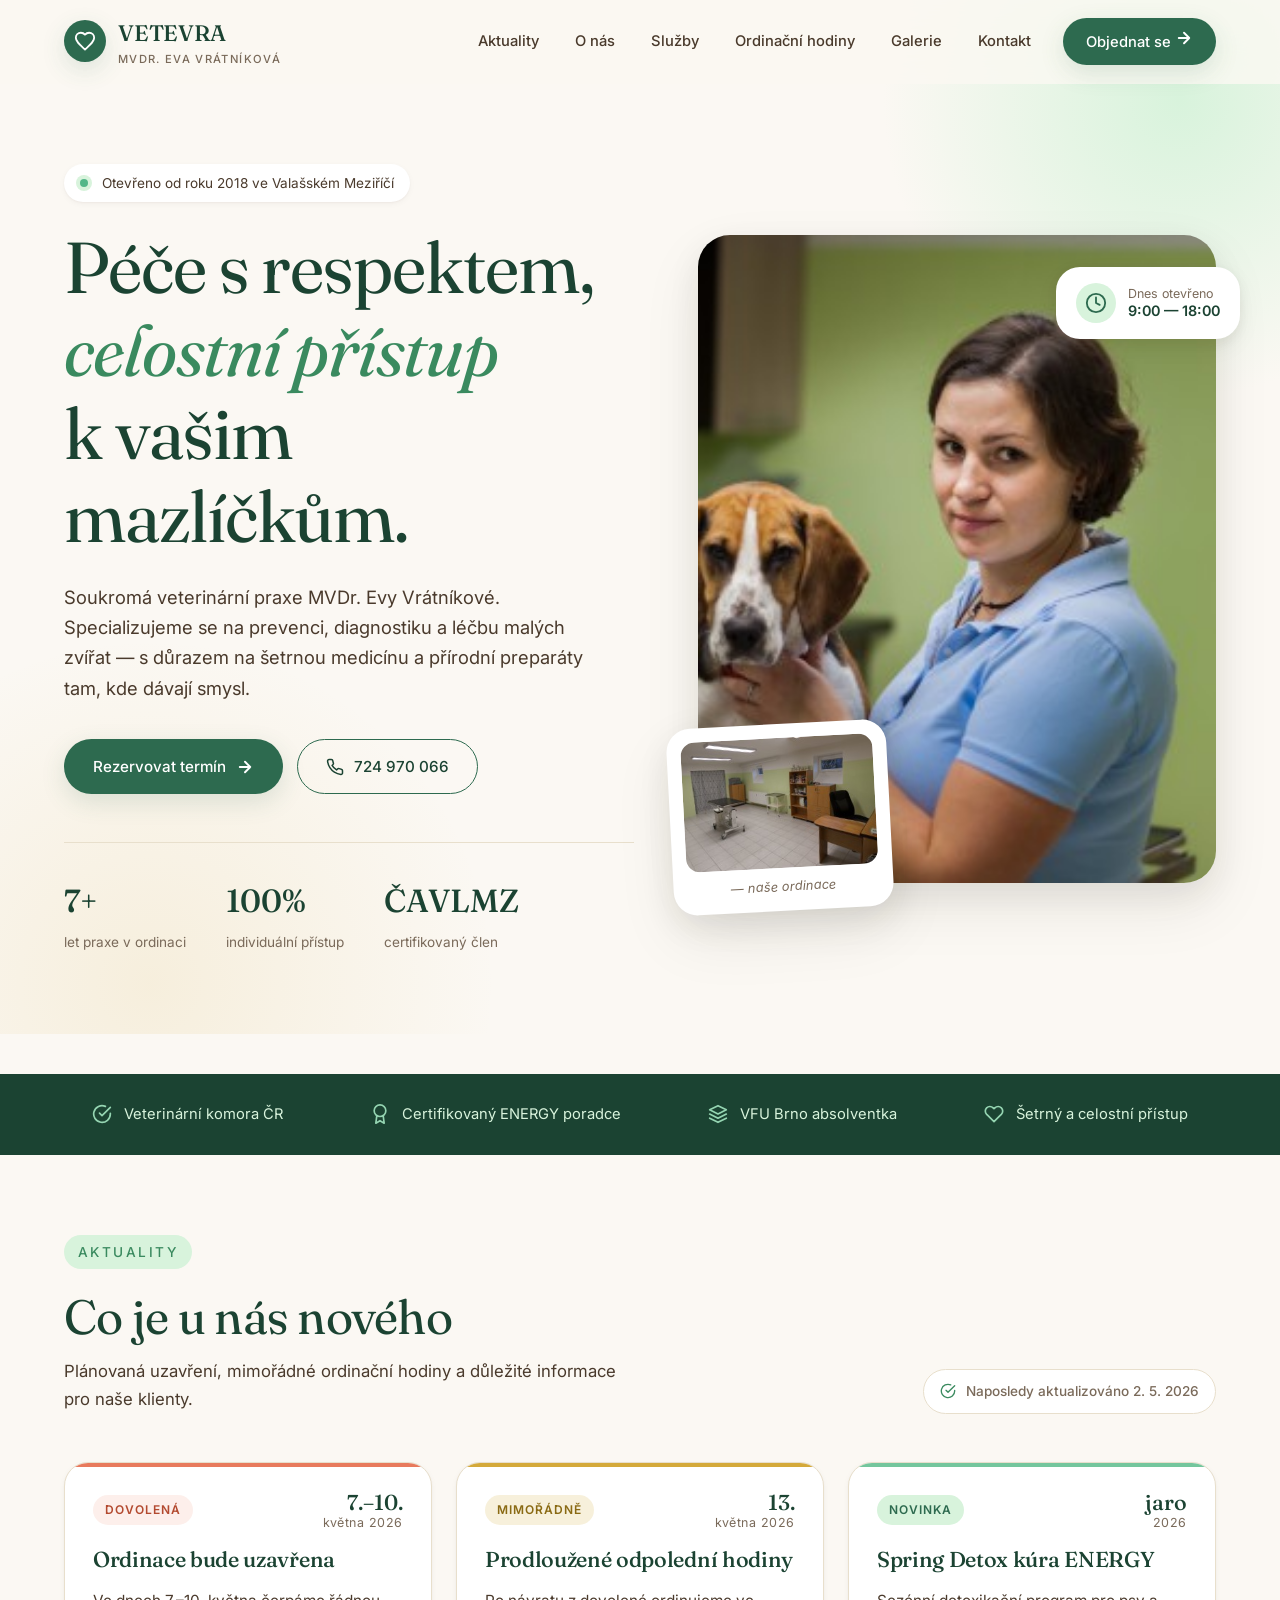
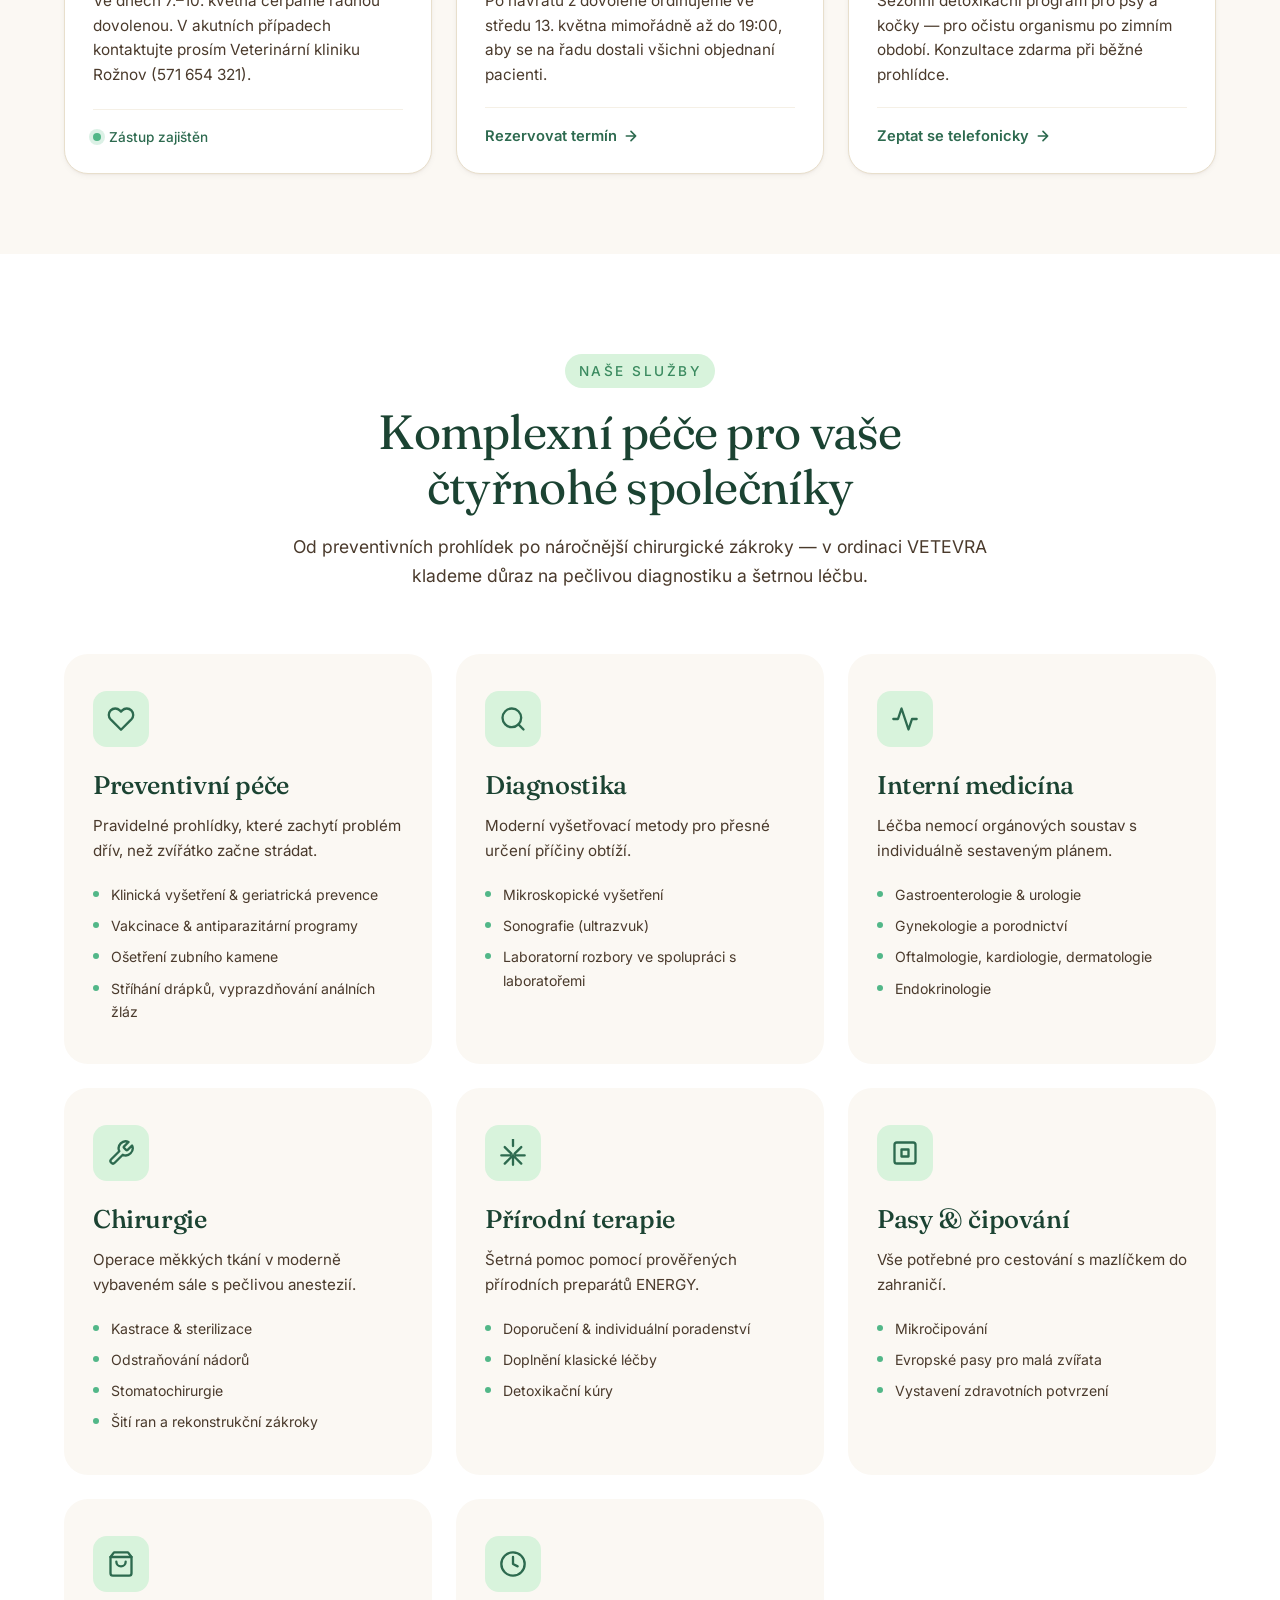
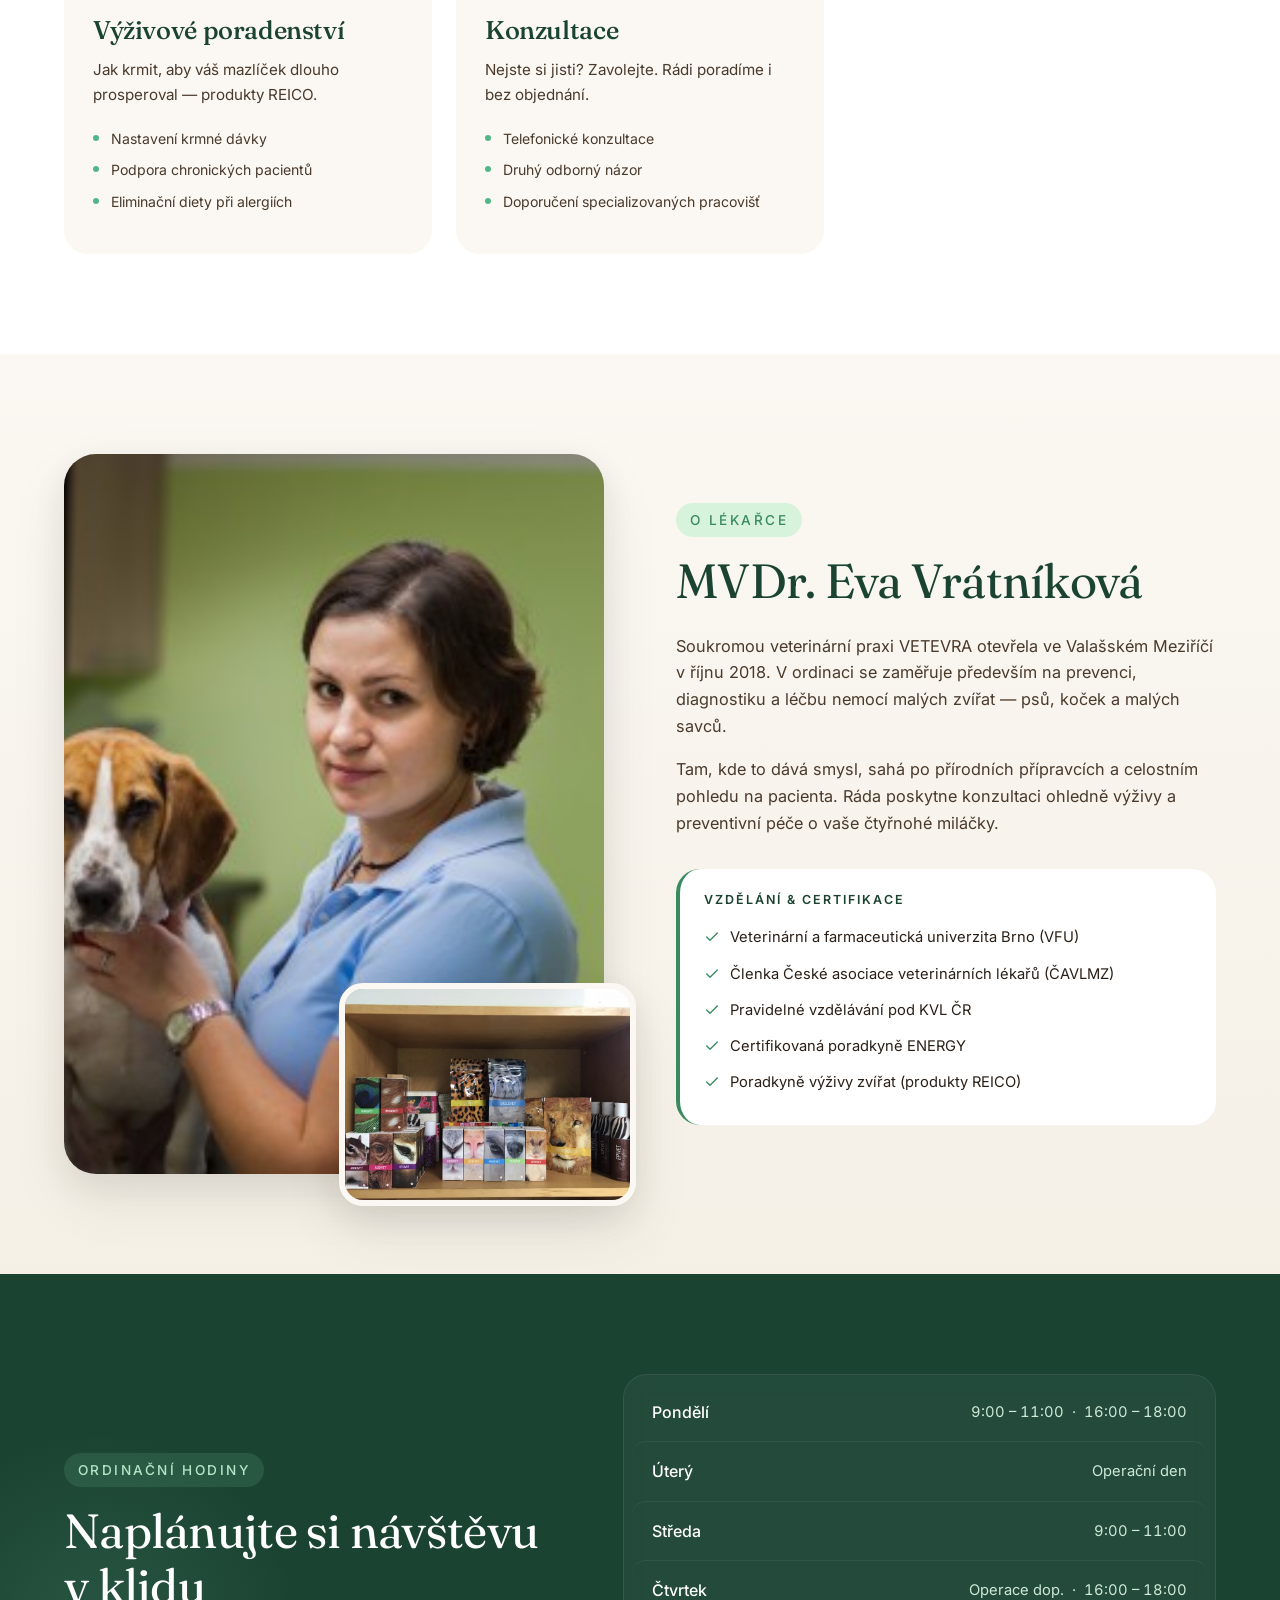
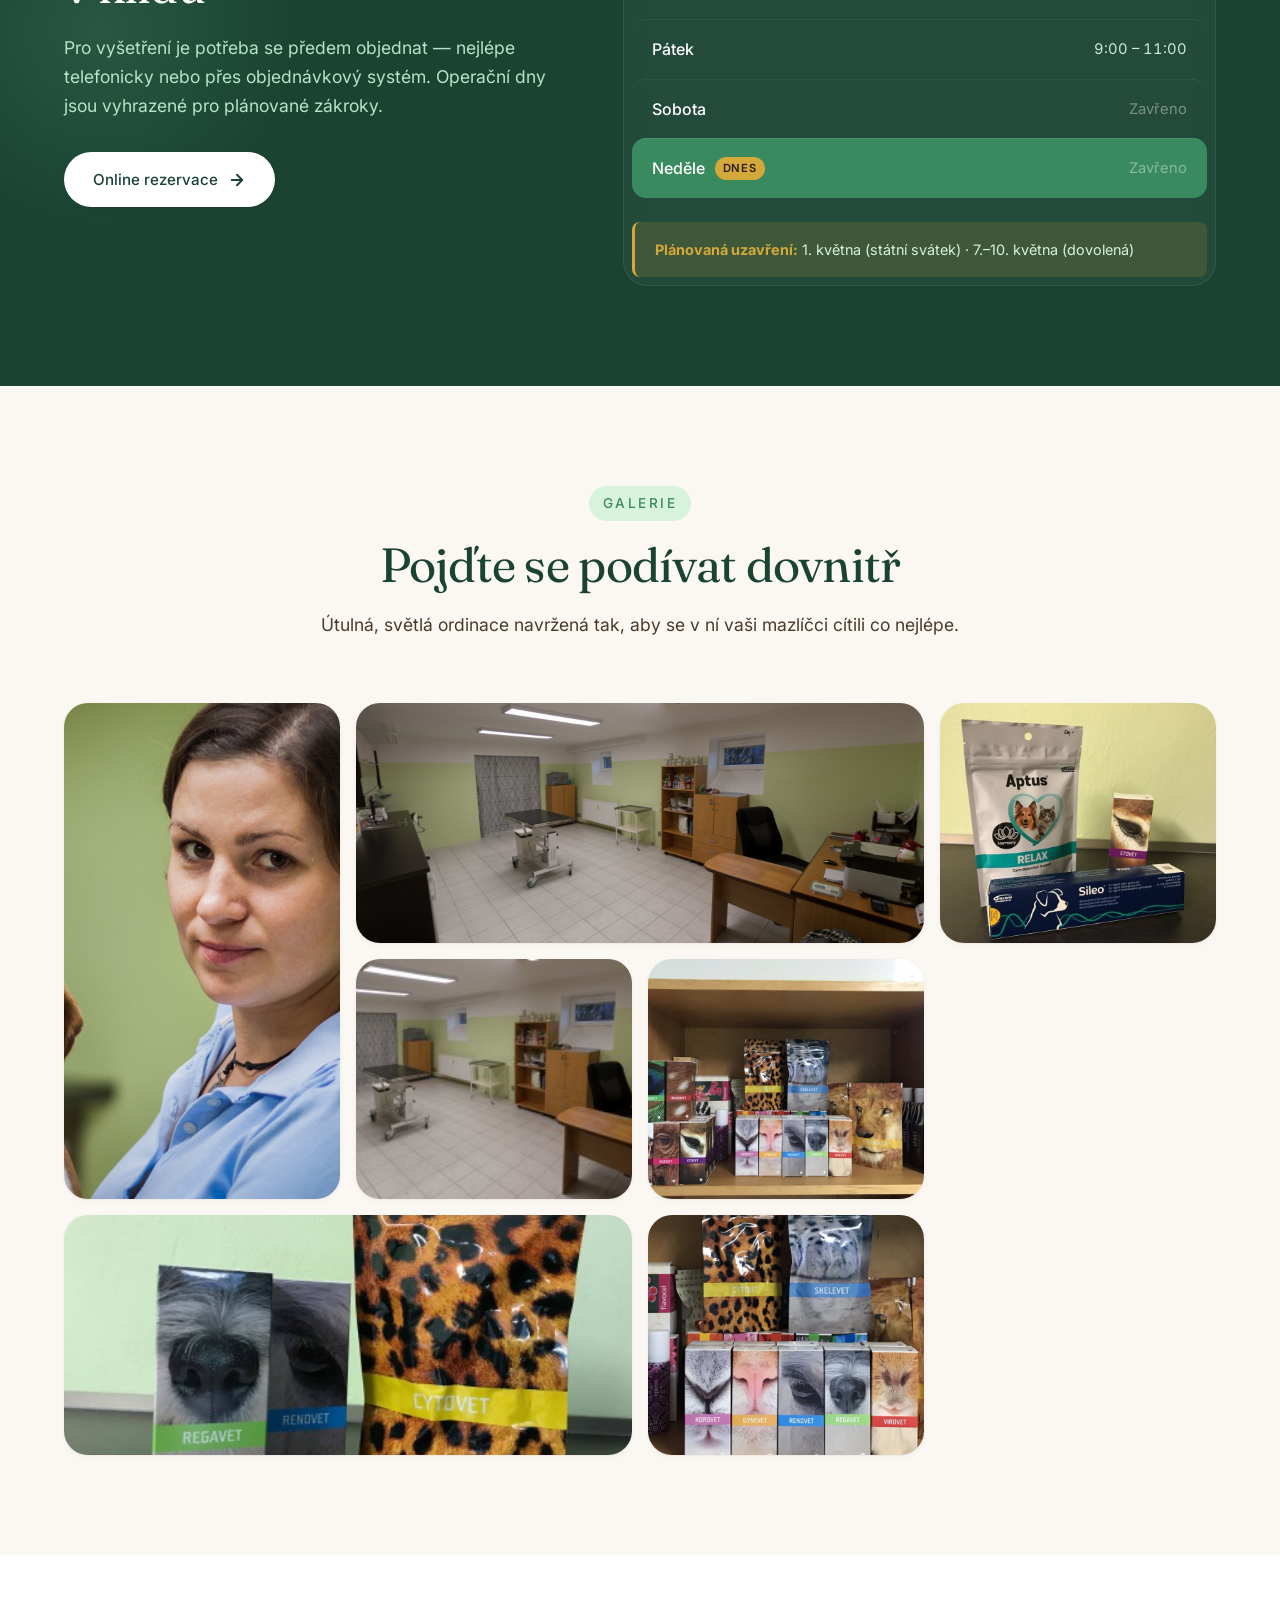
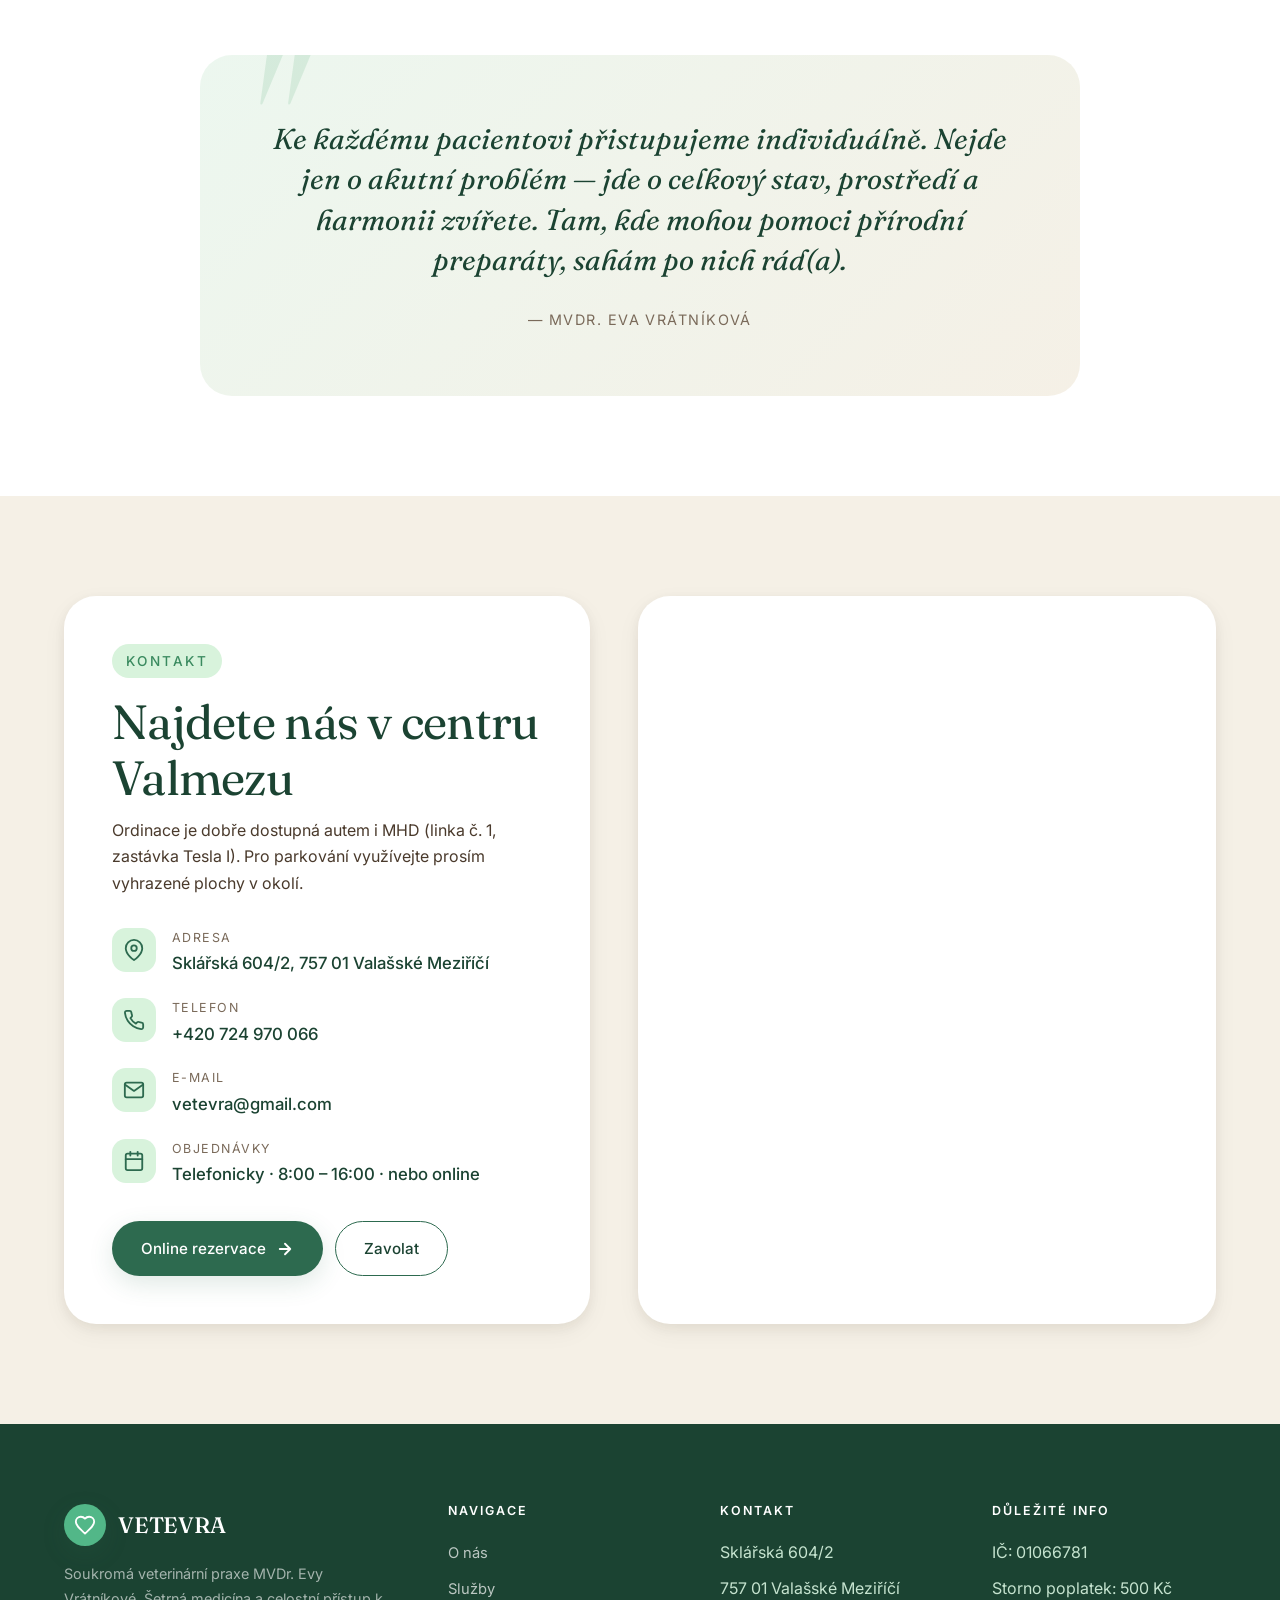
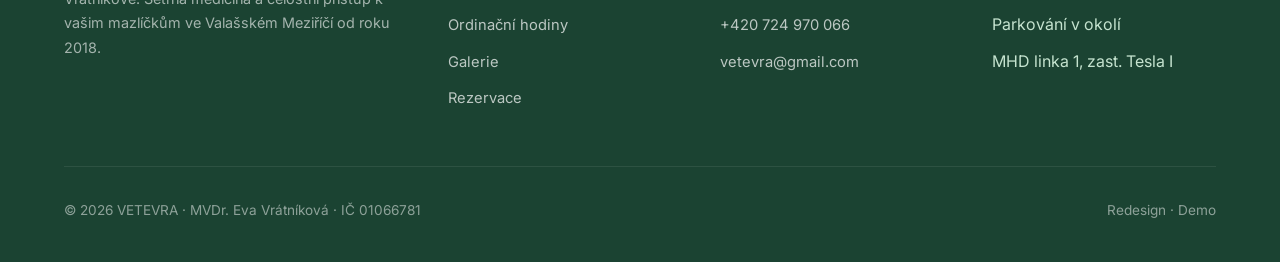
==== commit 102c08fc: "Add aktuality (news) section on homepage Co-Authored-By: Claude Opus 4.7 (1M context) <noreply@anthr" ====
--- a/index.html
+++ b/index.html
@@ -27,6 +27,7 @@
     </a>
 
     <ul class="nav-links" id="navLinks">
+      <li><a href="#news">Aktuality</a></li>
       <li><a href="#about">O nás</a></li>
       <li><a href="#services">Služby</a></li>
       <li><a href="#hours">Ordinační hodiny</a></li>
@@ -123,6 +124,76 @@
     </div>
   </div>
 </div>
+
+<!-- ================= NEWS / AKTUALITY ================= -->
+<section class="section news" id="news">
+  <div class="container">
+    <div class="news-header reveal">
+      <div>
+        <span class="section-eyebrow">Aktuality</span>
+        <h2>Co je u&nbsp;nás nového</h2>
+        <p>Plánovaná uzavření, mimořádné ordinační hodiny a důležité informace pro naše klienty.</p>
+      </div>
+      <div class="news-meta" aria-hidden="true">
+        <svg viewBox="0 0 24 24" fill="none" stroke="currentColor" stroke-width="2" stroke-linecap="round" stroke-linejoin="round"><path d="M22 11.08V12a10 10 0 11-5.93-9.14"/><polyline points="22 4 12 14.01 9 11.01"/></svg>
+        Naposledy aktualizováno 2.&nbsp;5.&nbsp;2026
+      </div>
+    </div>
+
+    <div class="news-grid">
+      <article class="news-card news-card--alert reveal">
+        <div class="news-card-top">
+          <span class="news-tag news-tag--alert">Dovolená</span>
+          <time class="news-date">
+            <span class="news-date-day">7.–10.</span>
+            <span class="news-date-month">května 2026</span>
+          </time>
+        </div>
+        <h3>Ordinace bude uzavřena</h3>
+        <p>Ve dnech 7.–10. května čerpáme řádnou dovolenou. V akutních případech kontaktujte prosím Veterinární kliniku Rožnov (571 654 321).</p>
+        <div class="news-card-foot">
+          <span class="news-pill">Zástup zajištěn</span>
+        </div>
+      </article>
+
+      <article class="news-card news-card--info reveal">
+        <div class="news-card-top">
+          <span class="news-tag news-tag--info">Mimořádně</span>
+          <time class="news-date">
+            <span class="news-date-day">13.</span>
+            <span class="news-date-month">května 2026</span>
+          </time>
+        </div>
+        <h3>Prodloužené odpolední hodiny</h3>
+        <p>Po návratu z dovolené ordinujeme ve středu 13. května mimořádně až do 19:00, aby se na řadu dostali všichni objednaní pacienti.</p>
+        <div class="news-card-foot">
+          <a href="reservation.html" class="news-link">
+            Rezervovat termín
+            <svg viewBox="0 0 24 24" fill="none" stroke="currentColor" stroke-width="2.5" stroke-linecap="round" stroke-linejoin="round"><path d="M5 12h14M12 5l7 7-7 7"/></svg>
+          </a>
+        </div>
+      </article>
+
+      <article class="news-card reveal">
+        <div class="news-card-top">
+          <span class="news-tag">Novinka</span>
+          <time class="news-date">
+            <span class="news-date-day">jaro</span>
+            <span class="news-date-month">2026</span>
+          </time>
+        </div>
+        <h3>Spring Detox kúra ENERGY</h3>
+        <p>Sezónní detoxikační program pro psy a kočky — pro očistu organismu po zimním období. Konzultace zdarma při běžné prohlídce.</p>
+        <div class="news-card-foot">
+          <a href="tel:+420724970066" class="news-link">
+            Zeptat se telefonicky
+            <svg viewBox="0 0 24 24" fill="none" stroke="currentColor" stroke-width="2.5" stroke-linecap="round" stroke-linejoin="round"><path d="M5 12h14M12 5l7 7-7 7"/></svg>
+          </a>
+        </div>
+      </article>
+    </div>
+  </div>
+</section>
 
 <!-- ================= SERVICES ================= -->
 <section class="section services" id="services">
--- a/styles.css
+++ b/styles.css
@@ -241,6 +241,8 @@
 }
 .nav-links a:hover { color: var(--green-900); background: var(--green-50); }
 .nav-links .btn { margin-left: 12px; padding: 10px 22px; }
+.nav-links a.btn-primary,
+.nav-links a.btn-primary:hover { color: var(--white); }
 
 .nav-toggle {
   display: none;
@@ -465,6 +467,182 @@
   font-size: 0.92rem;
 }
 .trust-item svg { width: 20px; height: 20px; color: var(--green-400); flex-shrink: 0; }
+
+/* =================== NEWS / AKTUALITY =================== */
+
+.news {
+  background: var(--cream-50);
+  padding: 80px 0;
+}
+
+.news-header {
+  display: flex;
+  align-items: flex-end;
+  justify-content: space-between;
+  gap: 32px;
+  margin-bottom: 48px;
+  flex-wrap: wrap;
+}
+.news-header > div:first-child { max-width: 640px; }
+.news-header h2 { margin-top: 4px; }
+.news-header p {
+  margin-top: 14px;
+  font-size: 1.05rem;
+  max-width: 560px;
+}
+.news-meta {
+  display: inline-flex;
+  align-items: center;
+  gap: 10px;
+  padding: 10px 16px;
+  background: var(--white);
+  border: 1px solid var(--cream-200);
+  border-radius: var(--radius-pill);
+  color: var(--warm-500);
+  font-size: 0.85rem;
+  font-weight: 500;
+  white-space: nowrap;
+}
+.news-meta svg { width: 16px; height: 16px; color: var(--green-700); }
+
+.news-grid {
+  display: grid;
+  grid-template-columns: repeat(auto-fit, minmax(300px, 1fr));
+  gap: 24px;
+}
+
+.news-card {
+  position: relative;
+  display: flex;
+  flex-direction: column;
+  gap: 16px;
+  padding: 28px 28px 24px;
+  background: var(--white);
+  border: 1px solid var(--cream-200);
+  border-radius: var(--radius-lg);
+  box-shadow: var(--shadow-sm);
+  transition: transform .35s cubic-bezier(.4,0,.2,1), box-shadow .35s ease, border-color .35s ease;
+  overflow: hidden;
+}
+.news-card::before {
+  content: "";
+  position: absolute;
+  top: 0; left: 0; right: 0;
+  height: 4px;
+  background: var(--green-500);
+}
+.news-card:hover {
+  transform: translateY(-4px);
+  box-shadow: var(--shadow-md);
+  border-color: var(--green-300);
+}
+
+.news-card--alert::before { background: var(--accent-coral); }
+.news-card--info::before { background: var(--accent-gold); }
+
+.news-card-top {
+  display: flex;
+  align-items: center;
+  justify-content: space-between;
+  gap: 12px;
+}
+
+.news-tag {
+  display: inline-flex;
+  align-items: center;
+  padding: 5px 12px;
+  border-radius: var(--radius-pill);
+  font-size: 0.75rem;
+  font-weight: 600;
+  letter-spacing: 0.08em;
+  text-transform: uppercase;
+  background: var(--green-100);
+  color: var(--green-800);
+}
+.news-tag--alert {
+  background: rgba(232, 122, 93, 0.12);
+  color: #b34a30;
+}
+.news-tag--info {
+  background: rgba(212, 169, 58, 0.18);
+  color: #8a6a14;
+}
+
+.news-date {
+  display: flex;
+  flex-direction: column;
+  align-items: flex-end;
+  line-height: 1.1;
+  text-align: right;
+}
+.news-date-day {
+  font-family: var(--font-display);
+  font-size: 1.35rem;
+  font-weight: 500;
+  color: var(--green-900);
+}
+.news-date-month {
+  font-size: 0.78rem;
+  color: var(--warm-500);
+  letter-spacing: 0.04em;
+  margin-top: 2px;
+}
+
+.news-card h3 {
+  font-size: 1.35rem;
+  line-height: 1.25;
+  margin: 0;
+}
+
+.news-card p {
+  font-size: 0.96rem;
+  line-height: 1.6;
+  flex-grow: 1;
+}
+
+.news-card-foot {
+  display: flex;
+  align-items: center;
+  margin-top: 4px;
+  padding-top: 16px;
+  border-top: 1px solid var(--cream-100);
+}
+
+.news-pill {
+  display: inline-flex;
+  align-items: center;
+  gap: 8px;
+  font-size: 0.85rem;
+  font-weight: 500;
+  color: var(--green-800);
+}
+.news-pill::before {
+  content: "";
+  width: 8px;
+  height: 8px;
+  border-radius: 50%;
+  background: var(--green-600);
+  box-shadow: 0 0 0 4px rgba(116, 198, 157, 0.25);
+}
+
+.news-link {
+  display: inline-flex;
+  align-items: center;
+  gap: 6px;
+  color: var(--green-800);
+  font-weight: 600;
+  font-size: 0.92rem;
+  transition: gap .25s ease, color .2s ease;
+}
+.news-link svg { width: 16px; height: 16px; }
+.news-link:hover { gap: 10px; color: var(--green-900); }
+
+@media (max-width: 640px) {
+  .news { padding: 64px 0; }
+  .news-header { margin-bottom: 32px; }
+  .news-card { padding: 24px 22px 22px; }
+  .news-card h3 { font-size: 1.2rem; }
+}
 
 /* =================== SERVICES =================== */
 
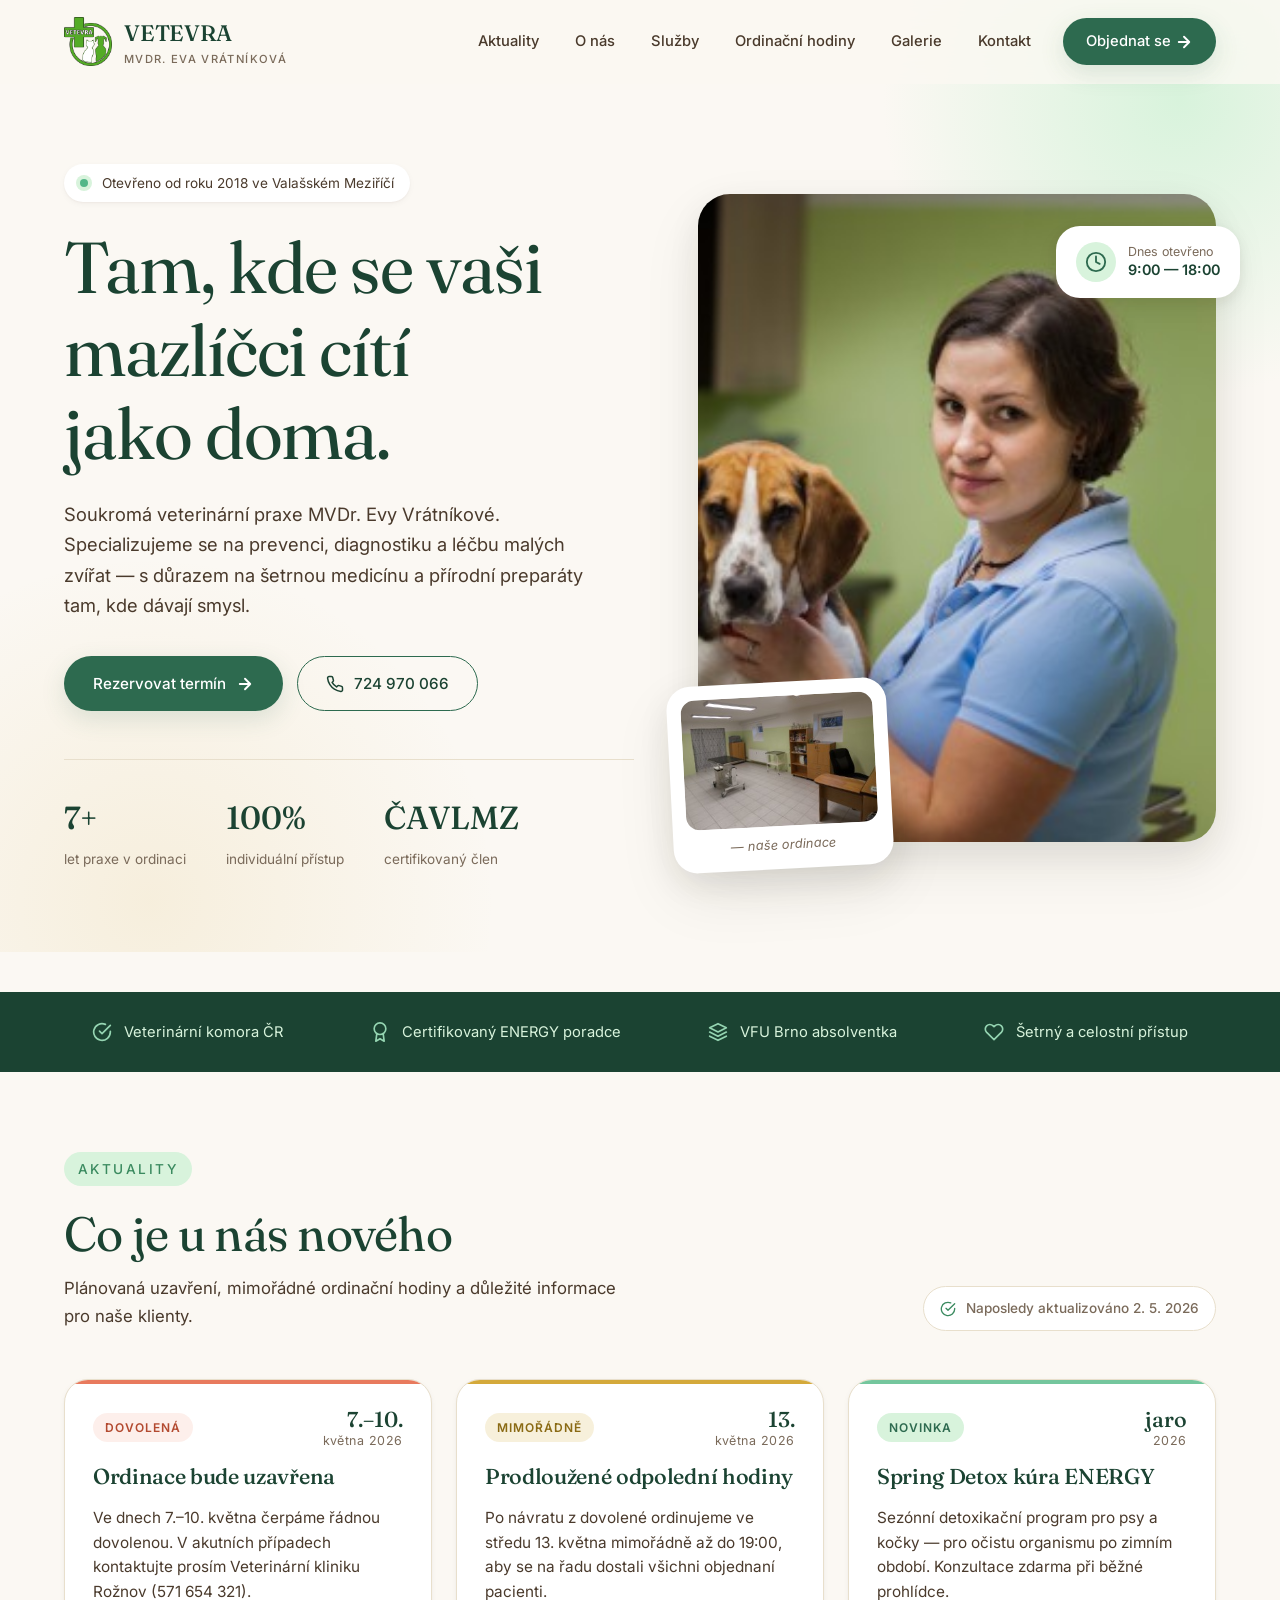
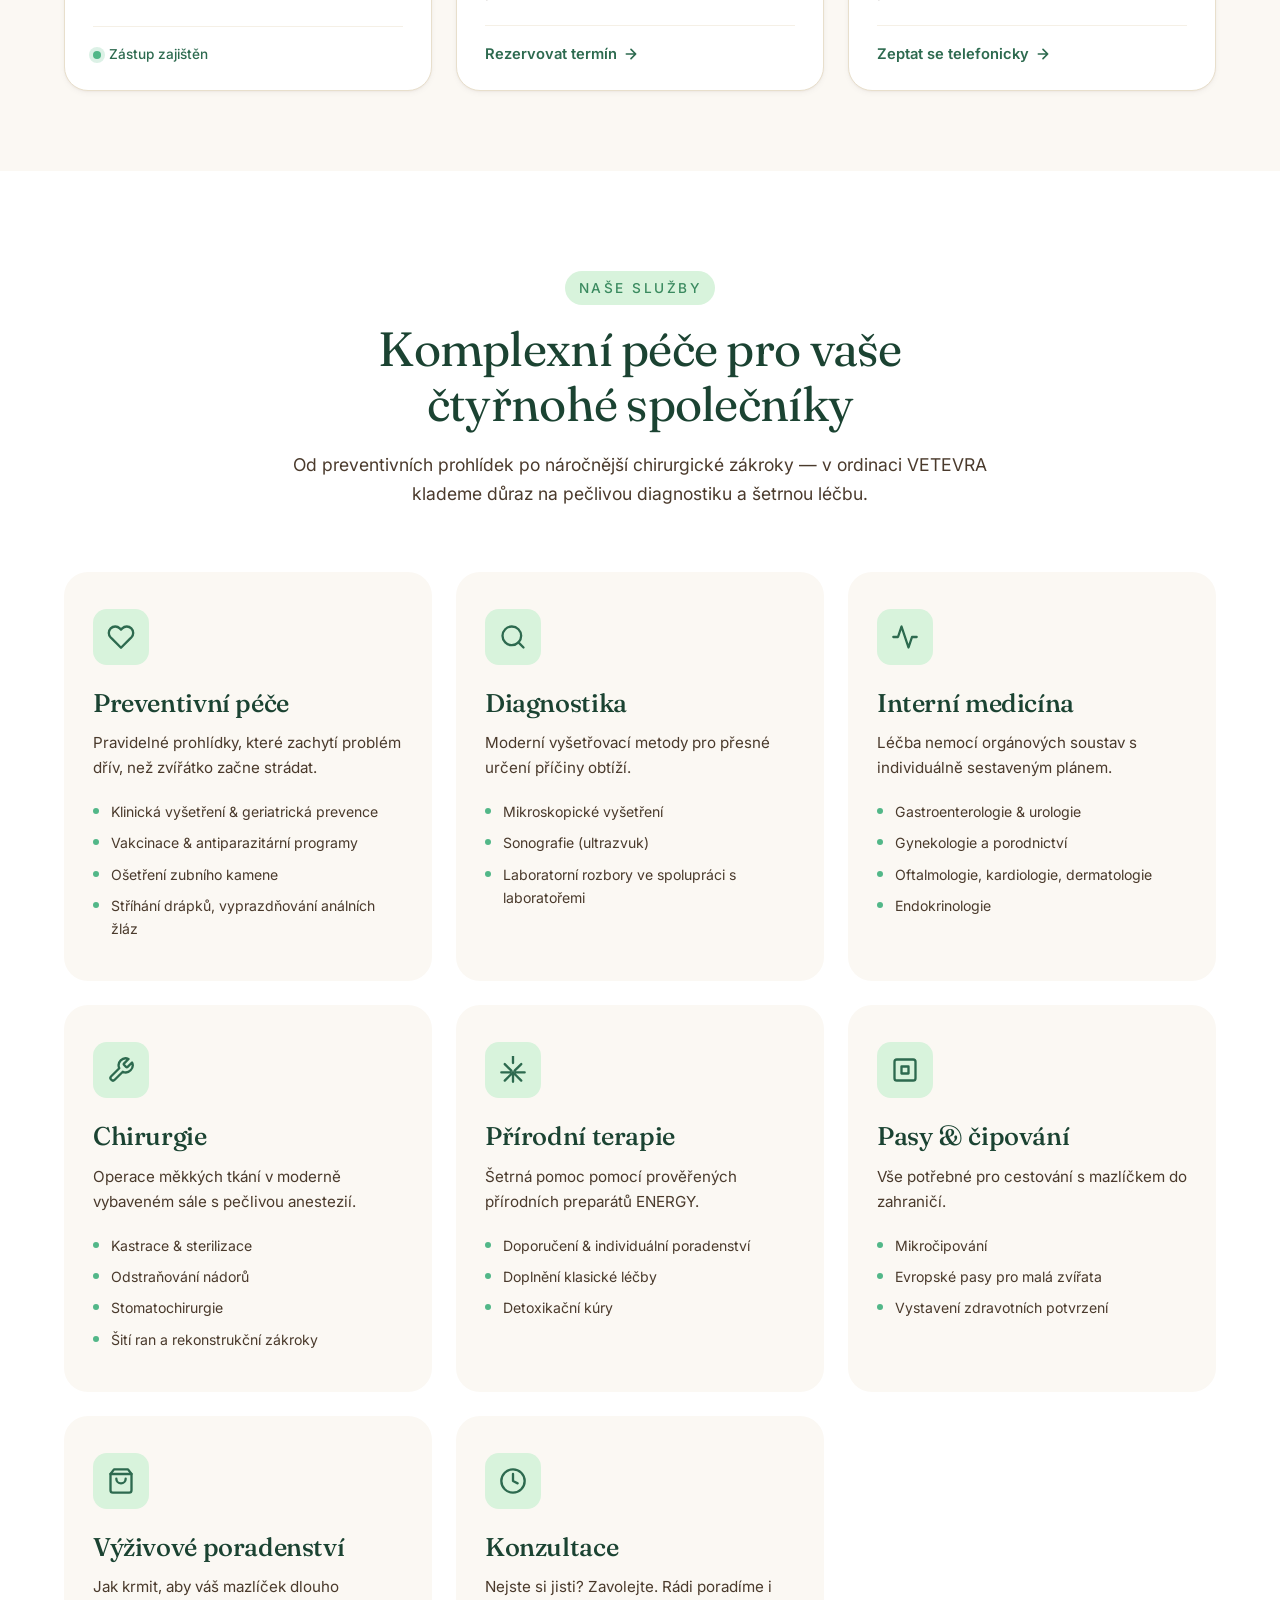
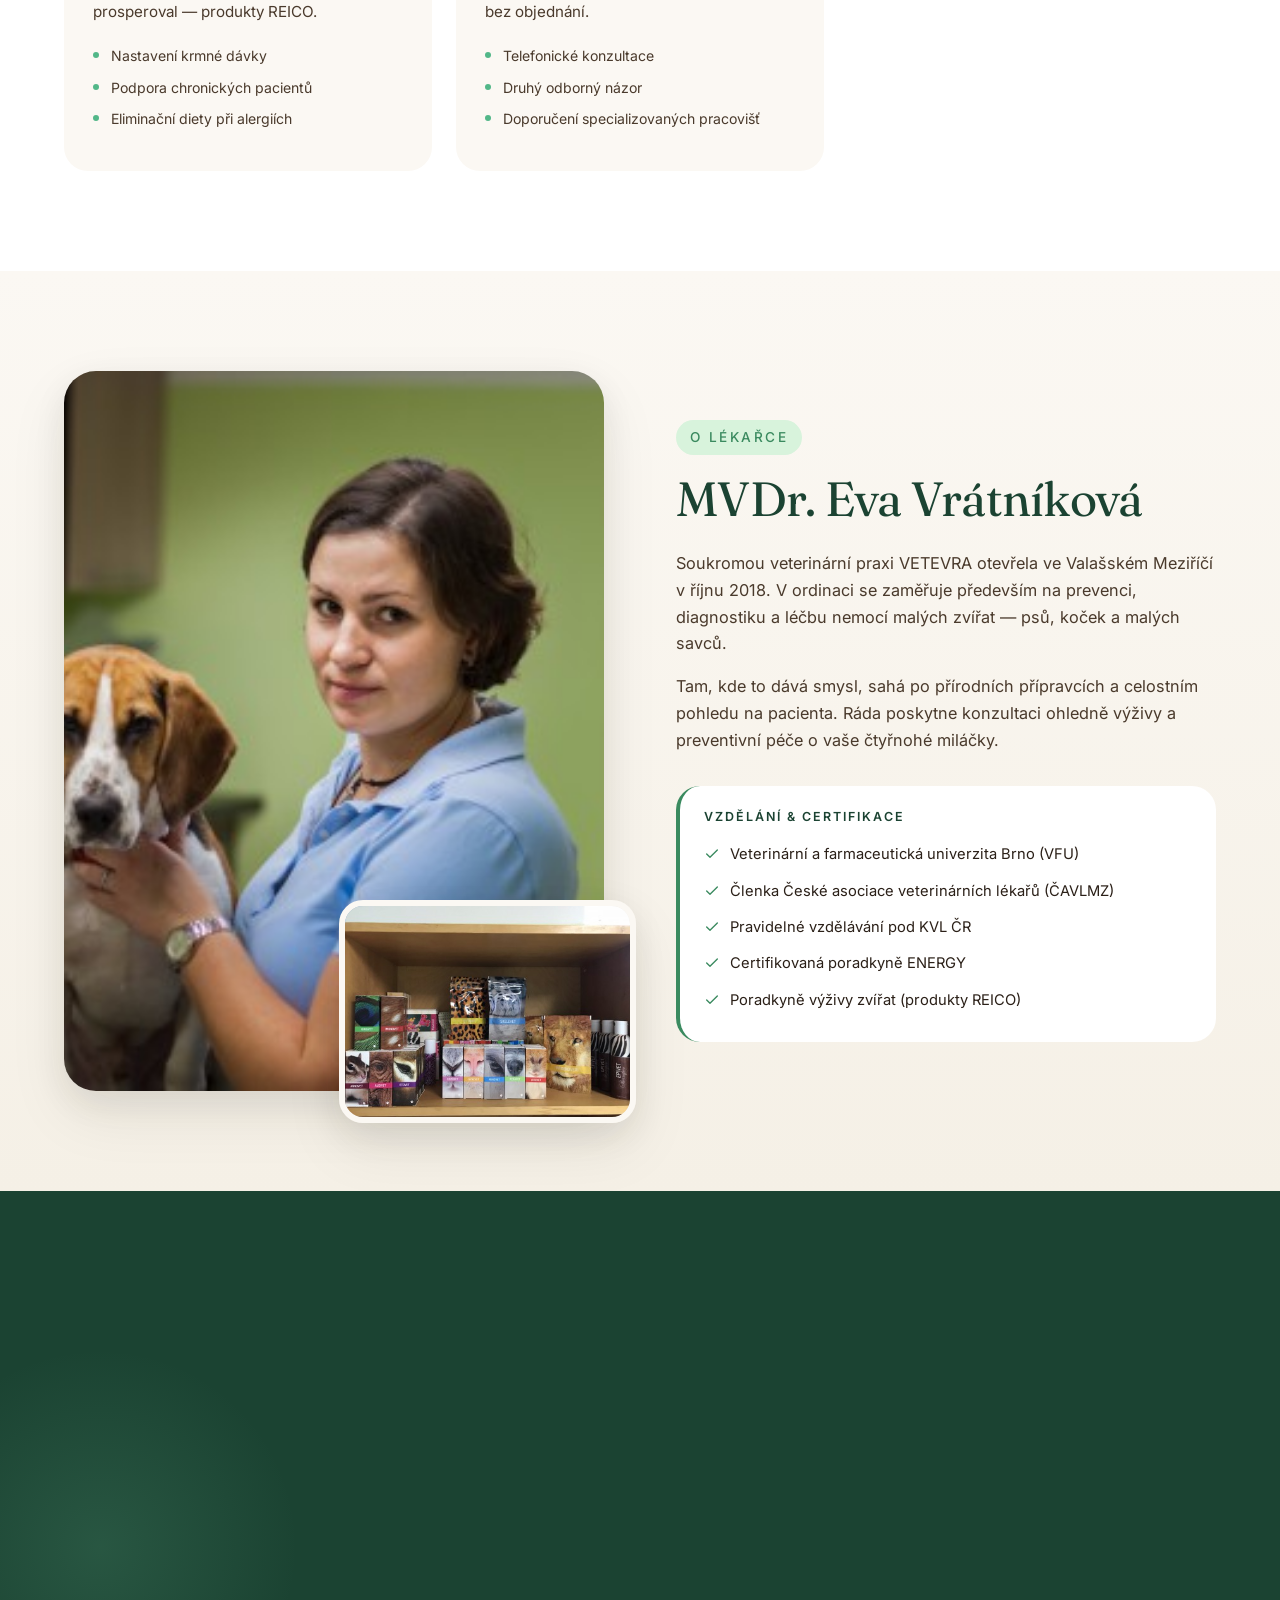
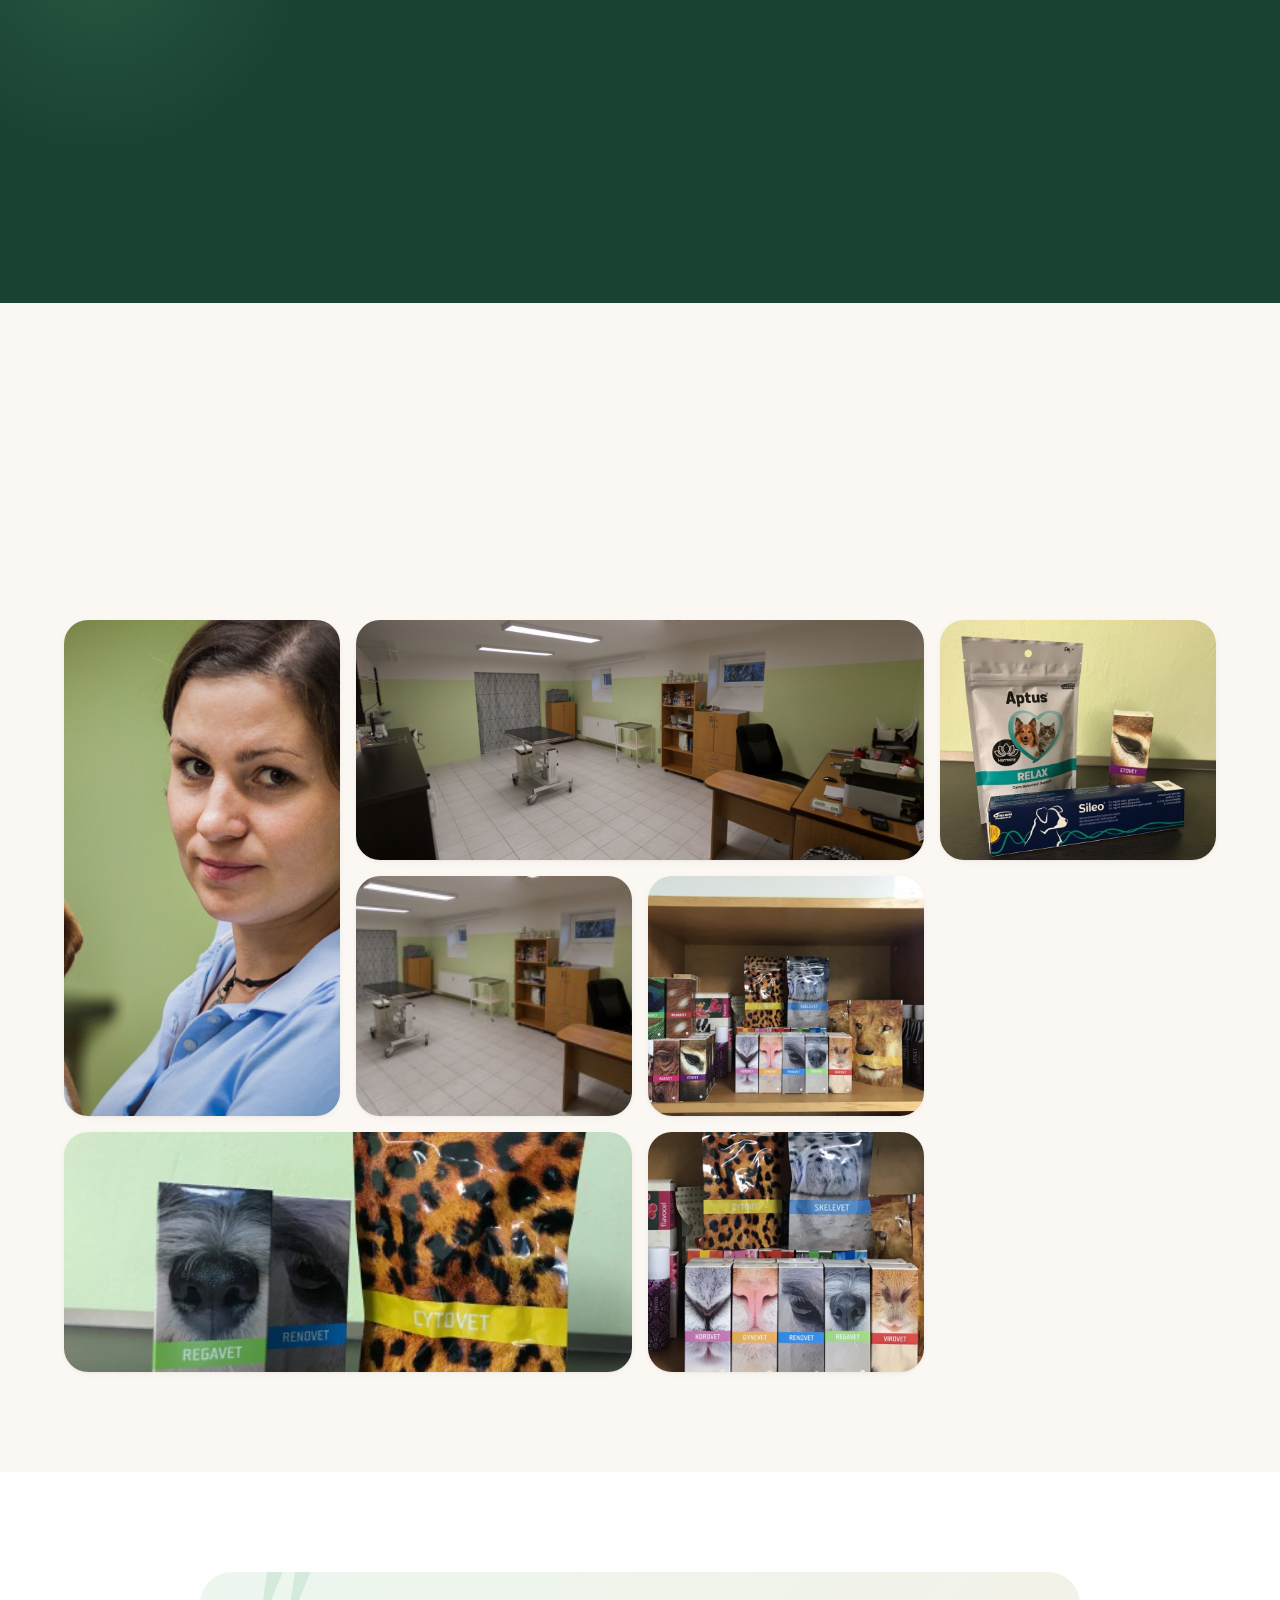
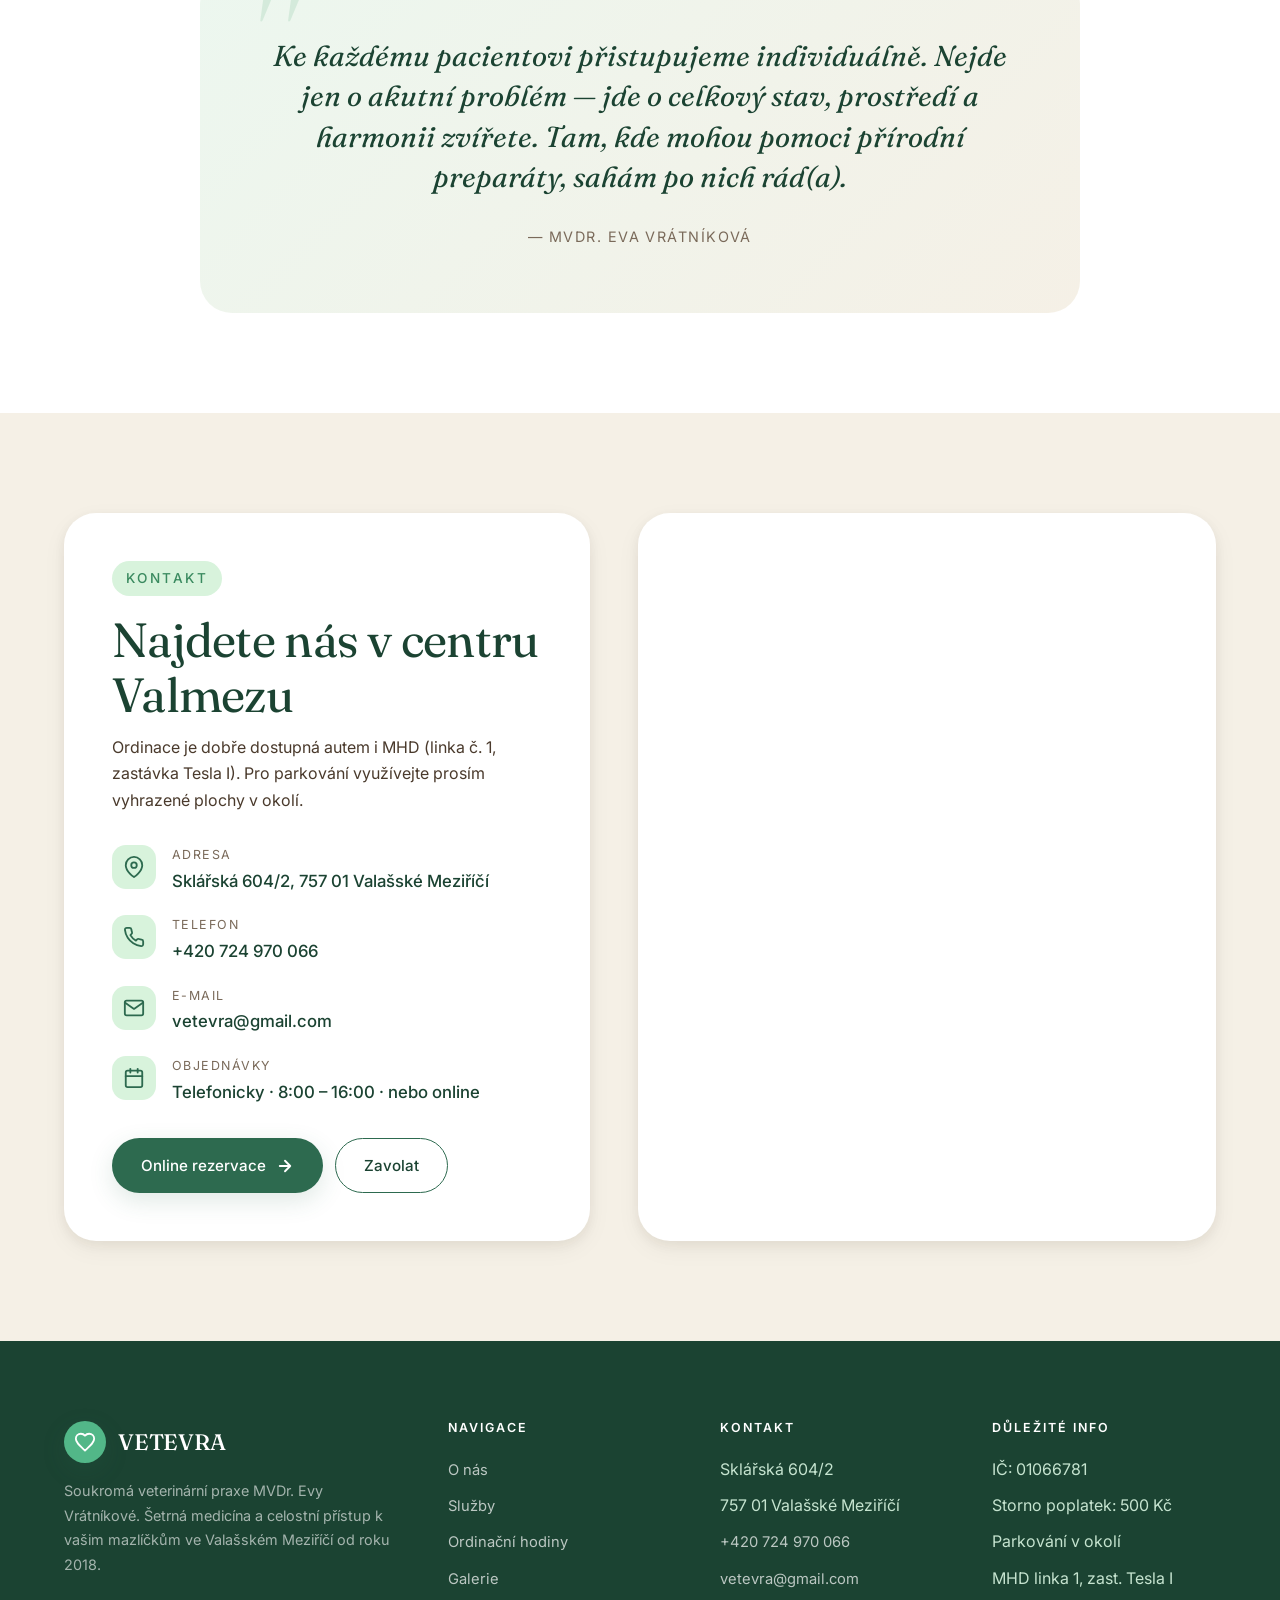
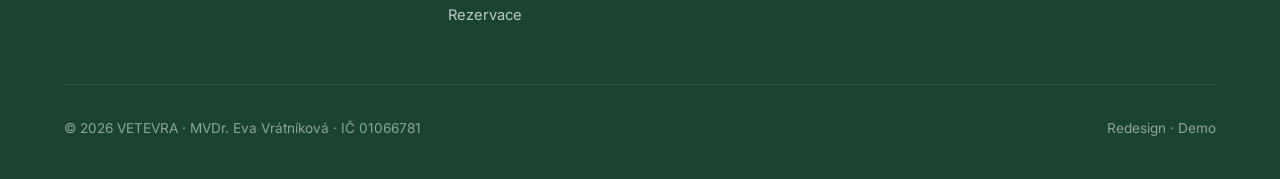
==== commit 1526dbf9: "akt1" ====
--- a/index.html
+++ b/index.html
@@ -17,8 +17,8 @@
 <header class="site-header" id="header">
   <nav class="nav container">
     <a href="#" class="brand">
-      <span class="brand-mark" aria-hidden="true">
-        <svg viewBox="0 0 24 24" fill="none" stroke="currentColor" stroke-width="2" stroke-linecap="round" stroke-linejoin="round"><path d="M12 21.35l-1.45-1.32C5.4 15.36 2 12.28 2 8.5 2 5.42 4.42 3 7.5 3c1.74 0 3.41.81 4.5 2.09C13.09 3.81 14.76 3 16.5 3 19.58 3 22 5.42 22 8.5c0 3.78-3.4 6.86-8.55 11.54L12 21.35z"/></svg>
+      <span class="brand-mark brand-mark--logo" aria-hidden="true">
+        <img src="assets/images/logo.png" alt="" />
       </span>
       <span>
         VETEVRA
@@ -51,7 +51,7 @@
         <span class="hero-badge-dot"></span>
         Otevřeno od roku 2018 ve Valašském Meziříčí
       </div>
-      <h1>Péče s&nbsp;respektem,<br/><em>celostní přístup</em><br/>k vašim mazlíčkům.</h1>
+      <h1>Tam, kde se vaši<br/>mazlíčci cítí<br/>jako doma.</h1>
       <p class="hero-lead">
         Soukromá veterinární praxe MVDr. Evy Vrátníkové. Specializujeme se na prevenci, diagnostiku a léčbu malých zvířat — s důrazem na šetrnou medicínu a přírodní preparáty tam, kde dávají smysl.
       </p>
--- a/styles.css
+++ b/styles.css
@@ -159,7 +159,7 @@
 }
 .btn-ghost:hover { box-shadow: var(--shadow-md); transform: translateY(-2px); }
 
-.btn svg { width: 18px; height: 18px; transition: transform .25s; }
+.btn svg { width: 18px; height: 18px; flex-shrink: 0; vertical-align: middle; transition: transform .25s; }
 .btn:hover svg { transform: translateX(3px); }
 
 /* =================== HEADER / NAV =================== */
@@ -214,6 +214,18 @@
   box-shadow: var(--shadow-green);
 }
 .brand-mark svg { width: 22px; height: 22px; }
+.brand-mark--logo {
+  background: transparent;
+  box-shadow: none;
+  width: 48px;
+  height: 48px;
+}
+.brand-mark--logo img {
+  width: 100%;
+  height: 100%;
+  object-fit: contain;
+  display: block;
+}
 .brand-sub {
   display: block;
   font-family: var(--font-body);
@@ -241,8 +253,8 @@
 }
 .nav-links a:hover { color: var(--green-900); background: var(--green-50); }
 .nav-links .btn { margin-left: 12px; padding: 10px 22px; }
-.nav-links a.btn-primary,
-.nav-links a.btn-primary:hover { color: var(--white); }
+.nav-links a.btn-primary { color: var(--white); background: var(--green-800); }
+.nav-links a.btn-primary:hover { color: var(--white); background: var(--green-900); }
 
 .nav-toggle {
   display: none;
@@ -328,12 +340,6 @@
 .hero h1 {
   margin-bottom: 24px;
 }
-.hero h1 em {
-  font-style: italic;
-  color: var(--green-700);
-  font-weight: 400;
-}
-
 .hero-lead {
   font-size: 1.15rem;
   margin-bottom: 36px;
@@ -474,6 +480,7 @@
   background: var(--cream-50);
   padding: 80px 0;
 }
+.news svg { width: 18px; height: 18px; flex-shrink: 0; }
 
 .news-header {
   display: flex;
